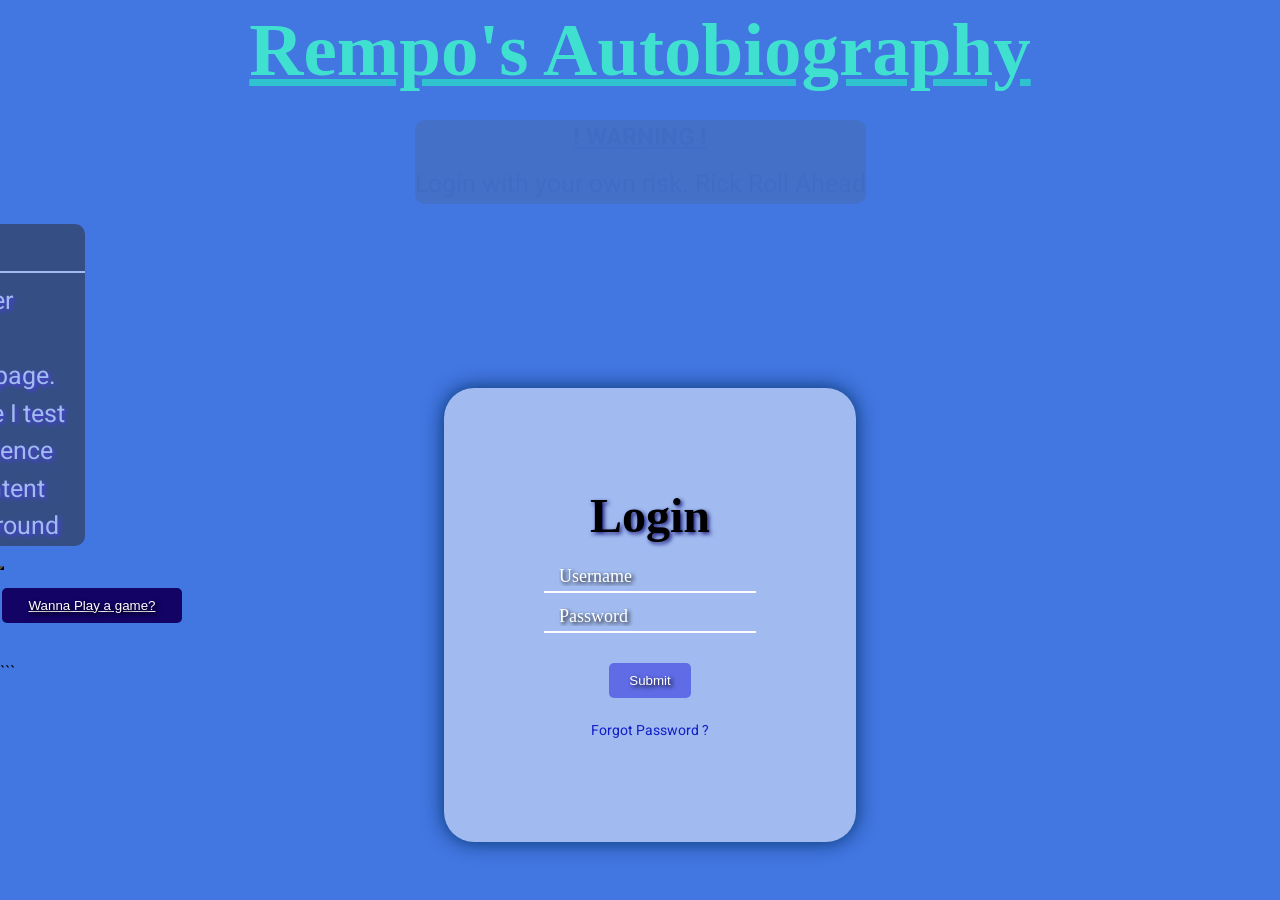
==== index.html @ 9cc92c05 "Updated" ====
<!DOCTYPE html>
<html>
	<head>
		<title>Login Page</title>
		<link rel="stylesheet" href="style.css" />
	</head>
	<body>
	

		  <div class="header1">
			<h2 class="rempo1">Rempo's Autobiography</h2>
		  </div>


		  <div class="text-box">
			<h2 class="text-box-heading">! WARNING !</h2>
			<p class="text-box-body"> Login with your own risk. Rick Roll Ahead</p>
		  </div>


		  <!-- <div class="container1"> -->
			<!-- <h3 class="text-box1">About</h3> -->
			<!-- <p5><br class="bio"> Welcome to my webpage! <br> This is a space where I test my coding, <br> and experien enjoy some great content, <br> Feel free to browse around and <br> let me know what you think. <br> Thank you for visiting!</p5> -->
		  <!-- </div> -->

		  <div class="description">
			<h4 class="textbox">About</h4>
			<p class="text-box-body1"> This page is still under development</p>
			<p1 class="text-box-body1"> Welcome to my web page.</p1>
			<p2 class="text-box-body1">This is a space where I test my coding and experience enjoy some great content</p2>
			<p3 class="text-box-body1">Feel free to browse around</p3>
			</div>
			<div class="Game">
			<button style="background-color: black;"><a href="https://pranx.com/maze/" class="link">Wanna Play a game?</a></button>
		</div>



		<div class="container">
			<div class="login-box">
				<h1>Login</h1>

                <!-- Form -->
				<form onsubmit="validateForm(event)">
					<!-- Username password -->
                    <div class="textbox">
						<i class="fas fa-user"></i>
						<input type="text" placeholder="Username" name="username" />
					</div>

					<div class="textbox">
						<i class="fas fa-lock"></i>
						<input type="password" placeholder="Password" name="password" />
					</div>
					<!-- Submit -->
					<div class="center-btn">
						<button type="submit" class="btn">Submit</button>
						<!-- <a
							href="https://github.com/RempooX"
							class="btn"
							type="submit"
							value="Sign in"
							>Submit
						</a> -->
					</div>
					

                    <!-- Forgot  -->
					<div class="forgot">
						<!-- Forget password link -->
						<a href="https://www.wikihow.com/Remember-Something-That-You-Forgot" target="_blank">Forgot Password ?</a>
					</div>

					<!-- <div class="parallax-container"> -->
						<div class="parallax"></div>
						<div class="content">
						  <!-- Your content here -->
						</div>
					  </div>



				</form>
			</div>

		

		</div>
	</body>
</html>

<script>
	function validateForm(event) {
		event.preventDefault(); // prevent the form from submitting

		const username = document.getElementsByName("username")[0].value;
		const password = document.getElementsByName("password")[0].value;

		if (username === "admin" && password === "admin") {
			alert("You shall pass!");
			window.location.href = "https://github.com/RempooX"
		} else {
			alert("You shall not pass!");
			window.location.href = "https://www.youtube.com/watch?v=dQw4w9WgXcQ";
		}
		
	}
</script>
```
---- style.css ----
@import url('https://fonts.googleapis.com/css2?family=Heebo:wght@400;500&family=Poor+Story&display=swap');
@import url('https://fonts.google.com/specimen/Poiret+One');
*{
    margin: 0;
    padding: 0;
    box-sizing: border-box;
}

body{
	background-image: url(https://cdn.discordapp.com/attachments/1086332652652601386/1097170344776835113/wallpaperflare.com_wallpaper.jpg);
	background-color: #4276e1;
    font-family:'Antic Slab' , 'Heebo', sans-serif;
}

.container{
	display: flex;
	justify-content: center;
	align-items: center;
	height: 10vh;
}

.login-box{
	background-color: #b11c1c(255, 112, 255, 0.5); /* Set the background color of the box with 50% opacity */
	padding: 100px;
	box-shadow: 0px 0px 20px rgb(3, 50, 104);
	border-radius: 30px;
	text-shadow: 0px 0px 1000px #040b2f;
	position: relative;
	top: 0%;
  left: 10px;
  
  opacity: 100;
}

.login-box::before {
	content: "";
	position: absolute;
	top: 0;
	left: 0;
	width: 100%;
	height: 100%;
	background-color: rgba(255, 255, 255, 0.5);
	z-index: -1;
	border-radius: 30px;
	opacity: 1;
  }

.login-box h1{
	text-shadow: 2px 2px 4px #1c1b7e;
	font-size: 300%;
	font-family: 'Antic Slab';
	color: #000000;
	text-align: center;
	margin-bottom: 20px;
}

.login-box ::placeholder {
	color: #ffffff;
	font-size: large;
}



.textbox{
	text-shadow: 2px 2px 4px #000000;
	display: flex;
	border-bottom: 2px solid #ffffff;
	margin: 10px 0px;
	padding: 5px;
}

.textbox i{
	text-shadow: 2px 2px 4px #000000;
	font-size: 20px;
	margin-right: 10px;
	color: #ffffff;
}

.textbox input{
	text-shadow: 2px 2px 4px #000000;
	font-family: "Antic Slab";
	border: none;
	outline: none;
	font-size: 16px;
	color: #ffffff;
	background: none;
	flex: 1;
}

.center-btn {
	text-shadow: 2px 2px 4px #000000;
	display: flex;
	justify-content: center;
}

.btn{
	text-shadow: 2px 2px 4px #000000;
	background-color: #5f6ce6;
	color: #fff;
	padding: 10px 20px;
	border: none;
	border-radius: 5px;
	margin-top: 20px;
	cursor: pointer;
}

.btn:hover{
	background-color: #040b2f;
}


.Game {
	text-shadow: 2px 2px 4px #000000;
	display: flex;
	justify-content: left;
	
}

.link {
	background-size: 10%;
	background-color: rgb(18, 3, 100);
	text-shadow: 2px 2px 4px #000000;
	color: #fff;
	padding: 10px 20px;
	border:#b11c1c;
	border-radius: 5px;
	margin-top: 20px;
	cursor: pointer;
	width: 20vh;
	position:fixed

}
 .link:hover{
	background-color: #14074d;
 }


.forgot{
	margin-top: 20px;
	text-align: center;
}

.forgot a {
	color: #101fc5;
	font-size: 14px;
	text-decoration: none;
}

.forgot a:hover{
	color: #f50000;
}




.header1 {
	color: turquoise;
	display: flex;
	justify-content: center;
	align-items: center;
	height: 100px;
	font-size: 50px;
  font-family:'cursive';
  text-decoration: underline;
	text-decoration-color: rgb(46, 195, 206);
  text-decoration-style:solid;

}



  
  .header h1 {
	font-size: 36px;
	text-transform: uppercase;
	text-align: center;
	margin: 0;
	padding: 0;
	text-decoration: underline;
  }

  .text-box {
	background-color: #555454;
	padding: 0px;
	border-radius: 10px;
	font-size: 25px;
	line-height: 1.5;
	text-align: justify;
	width: fit-content;
	height: max-content;
	margin: 20px auto; /* set left and right margins to "auto" */
	text-align: justify;
	opacity: 17%;


  }
  
  .text-box-heading {
	text-decoration: underline;
	text-decoration-color: rgb(32, 32, 32);
  text-decoration-style:solid;
	color: #000000;
	left: 0%;
	text-align: center;
	font-size: 24px;
	margin: 0 0 10px;
	opacity: 25%;
  }
  
  .text-box-body {
	color: #000000;
	left: 0%;
	text-align: center;
	margin: 0 0 20px;
	opacity: 25%;

  }
  
  
  .container1 {
	background-color: #ffffff;
	padding: 0px;
	border-radius: 10px;
	font-size: 25px;
	line-height: 1.5;
	text-align: left;
	width: fit-content;
	height: max-content;
	margin: 20px auto; /* set left and right margins to "auto" */
	/* text-align: justify; */
	/* opacity: 17%; */
	position: relative;
	left: -730px;
	
	
  }
  .text-box1 {
	background-color: #f2f2f2;
	padding: 20px;
	border-radius: 10px;
	font-size: 18px;
	line-height: 1.5;
	text-align: left;
  }

  .text-box2 {
	background-color: #f2f2f2;
	padding: 20px;
	border-radius: 10px;
	font-size: 18px;
	line-height: 1.5;
	text-align: left;
  }

  .p5 {
	color: #101fc5;
	text-decoration: yellowgreen;
  }

  .container1 .p5 {
	color: #b11c1c;
  }

  .description {
	background-color: #292929;
	padding: 0px;
	border-radius: 10px;
	font-size: 25px;
	line-height: 1.5;
	text-align: left;
	width: 25%;;
	height: max-content;
	margin: 20px auto; /* set left and right margins to "auto" */
	/* text-align: justify; */
	opacity: 50%;
	position: relative;
	left: -715px;
  }

  .textbox {
	font-family:'Lucida Sans Regular', 'Lucida Grande', 'Lucida Sans Unicode', Geneva, Verdana, sans-serif;
	color: rgb(255, 255, 255);
	text-shadow: #f0f0f0;
	text-shadow: 2px 2px 4px #5900ff;

  }

  .text-box-body1 {
	text-shadow: 2px 2px 4px #5900ff;
	color: #ffffff;
  }
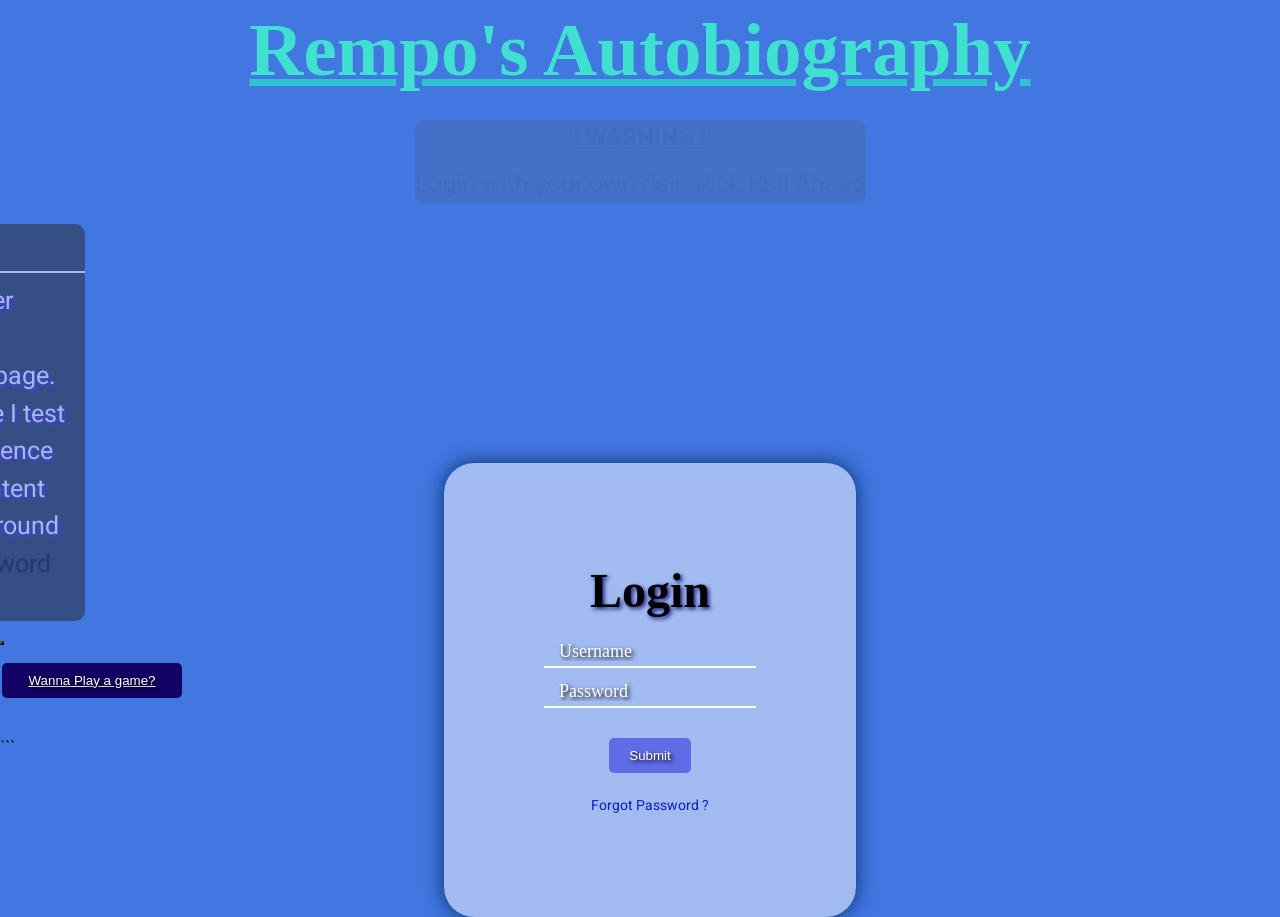
==== commit dfa7bee1: "Update index.html" ====
--- a/index.html
+++ b/index.html
@@ -30,6 +30,7 @@
 			<p1 class="text-box-body1"> Welcome to my web page.</p1>
 			<p2 class="text-box-body1">This is a space where I test my coding and experience enjoy some great content</p2>
 			<p3 class="text-box-body1">Feel free to browse around</p3>
+			<p4 class="access">Use "admin" for password and username</p4>
 			</div>
 			<div class="Game">
 			<button style="background-color: black;"><a href="https://pranx.com/maze/" class="link">Wanna Play a game?</a></button>
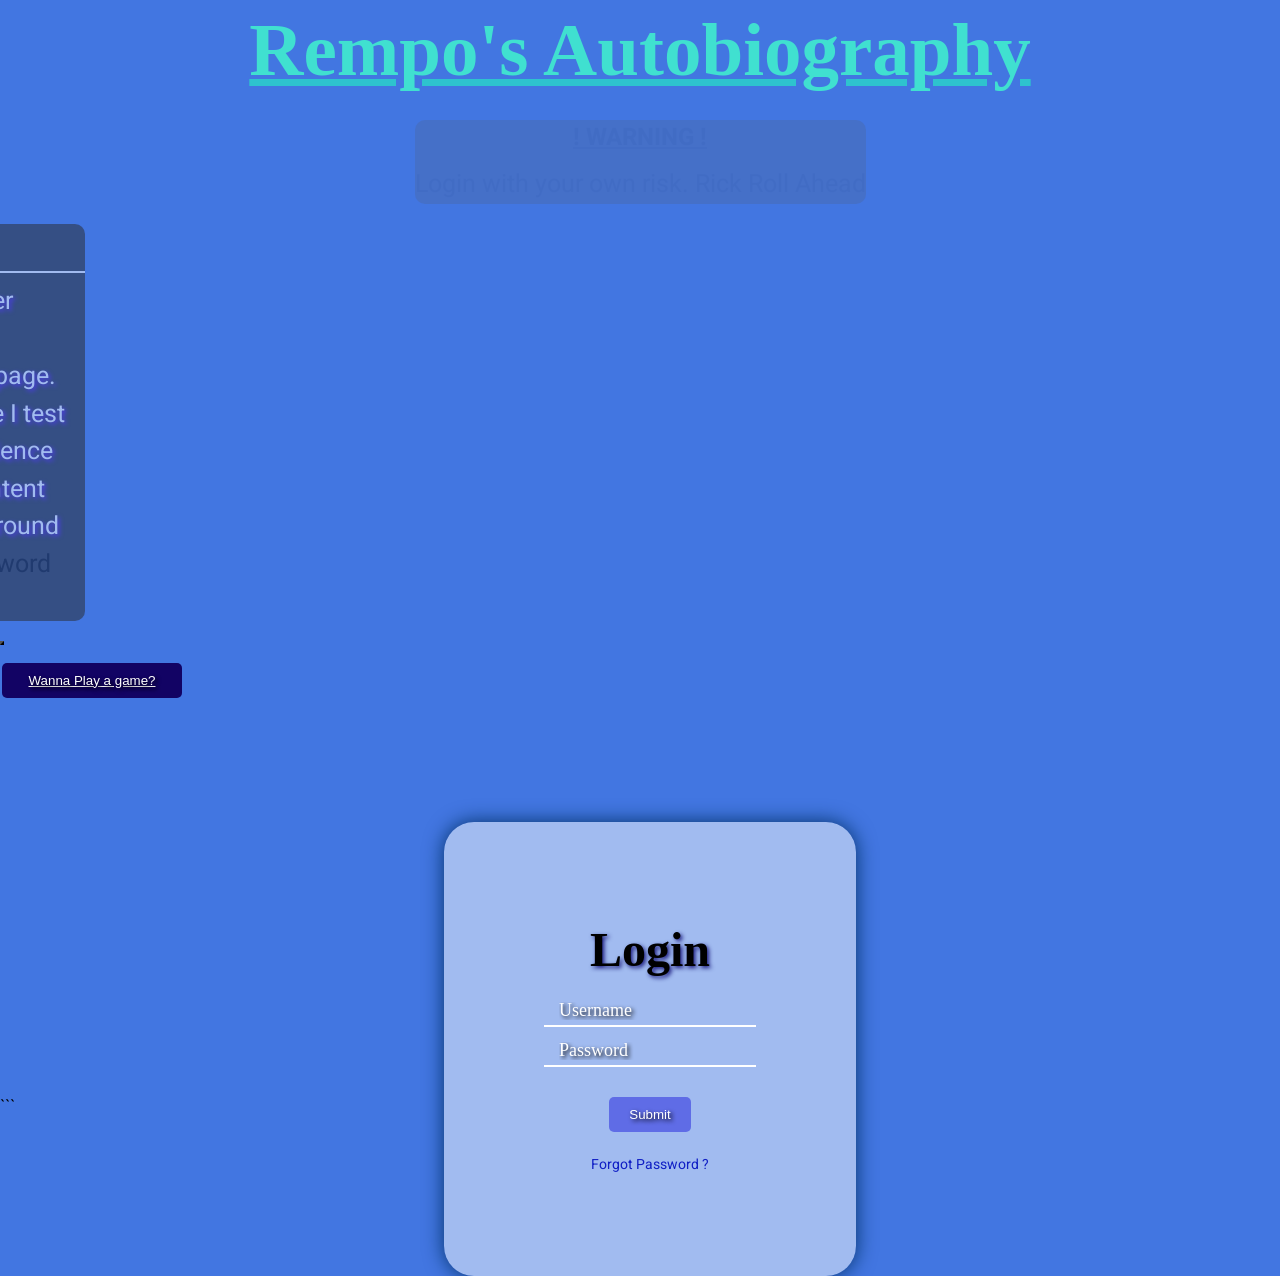
==== commit 18cd584c: "Spotify" ====
--- a/index.html
+++ b/index.html
@@ -35,6 +35,8 @@
 			<div class="Game">
 			<button style="background-color: black;"><a href="https://pranx.com/maze/" class="link">Wanna Play a game?</a></button>
 		</div>
+
+		<iframe style="border-radius:12px" src="https://open.spotify.com/embed/playlist/26XvHrvxzvEVEKOvUDm0nY?utm_source=generator" width="100%" height="352" frameBorder="0" allowfullscreen="" allow="autoplay; clipboard-write; encrypted-media; fullscreen; picture-in-picture" loading="lazy"></iframe>
 
 
 
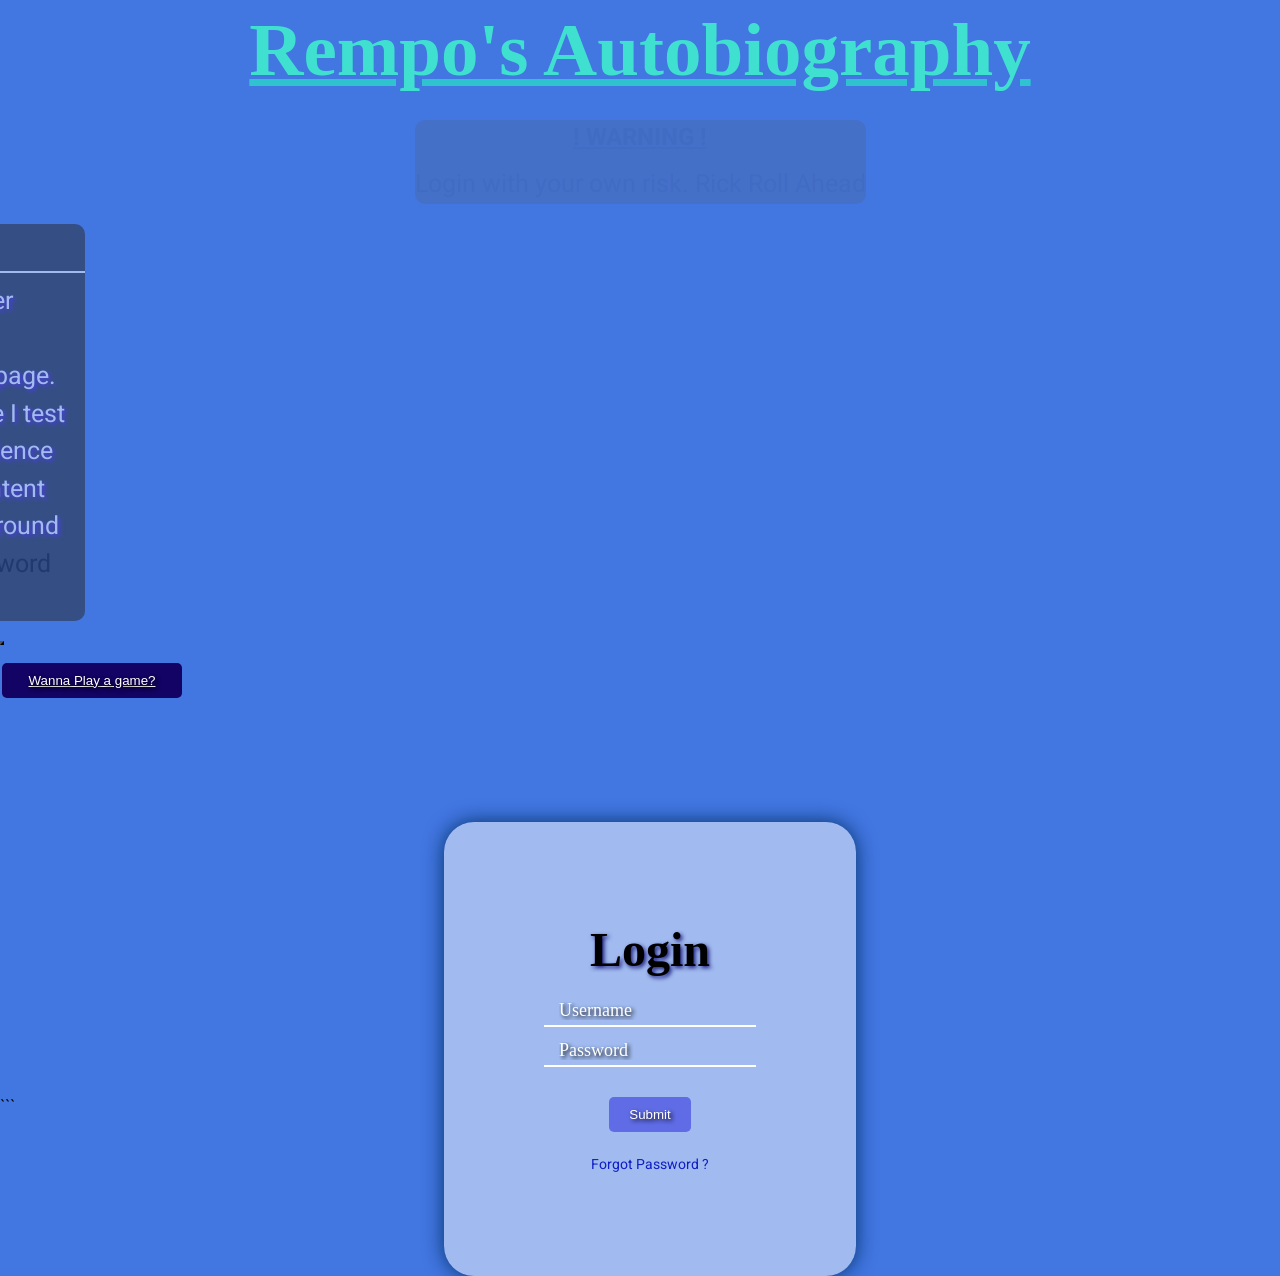
==== commit c8679eaa: "Update index.html" ====
--- a/index.html
+++ b/index.html
@@ -36,7 +36,7 @@
 			<button style="background-color: black;"><a href="https://pranx.com/maze/" class="link">Wanna Play a game?</a></button>
 		</div>
 
-		<iframe style="border-radius:12px" src="https://open.spotify.com/embed/playlist/26XvHrvxzvEVEKOvUDm0nY?utm_source=generator" width="100%" height="352" frameBorder="0" allowfullscreen="" allow="autoplay; clipboard-write; encrypted-media; fullscreen; picture-in-picture" loading="lazy"></iframe>
+		<iframe style="border-radius:12px" src="https://open.spotify.com/embed/playlist/26XvHrvxzvEVEKOvUDm0nY?utm_source=generator" width="25%" height="352" frameBorder="0" allowfullscreen="" allow="autoplay; clipboard-write; encrypted-media; fullscreen; picture-in-picture" loading="lazy"></iframe>
 
 
 
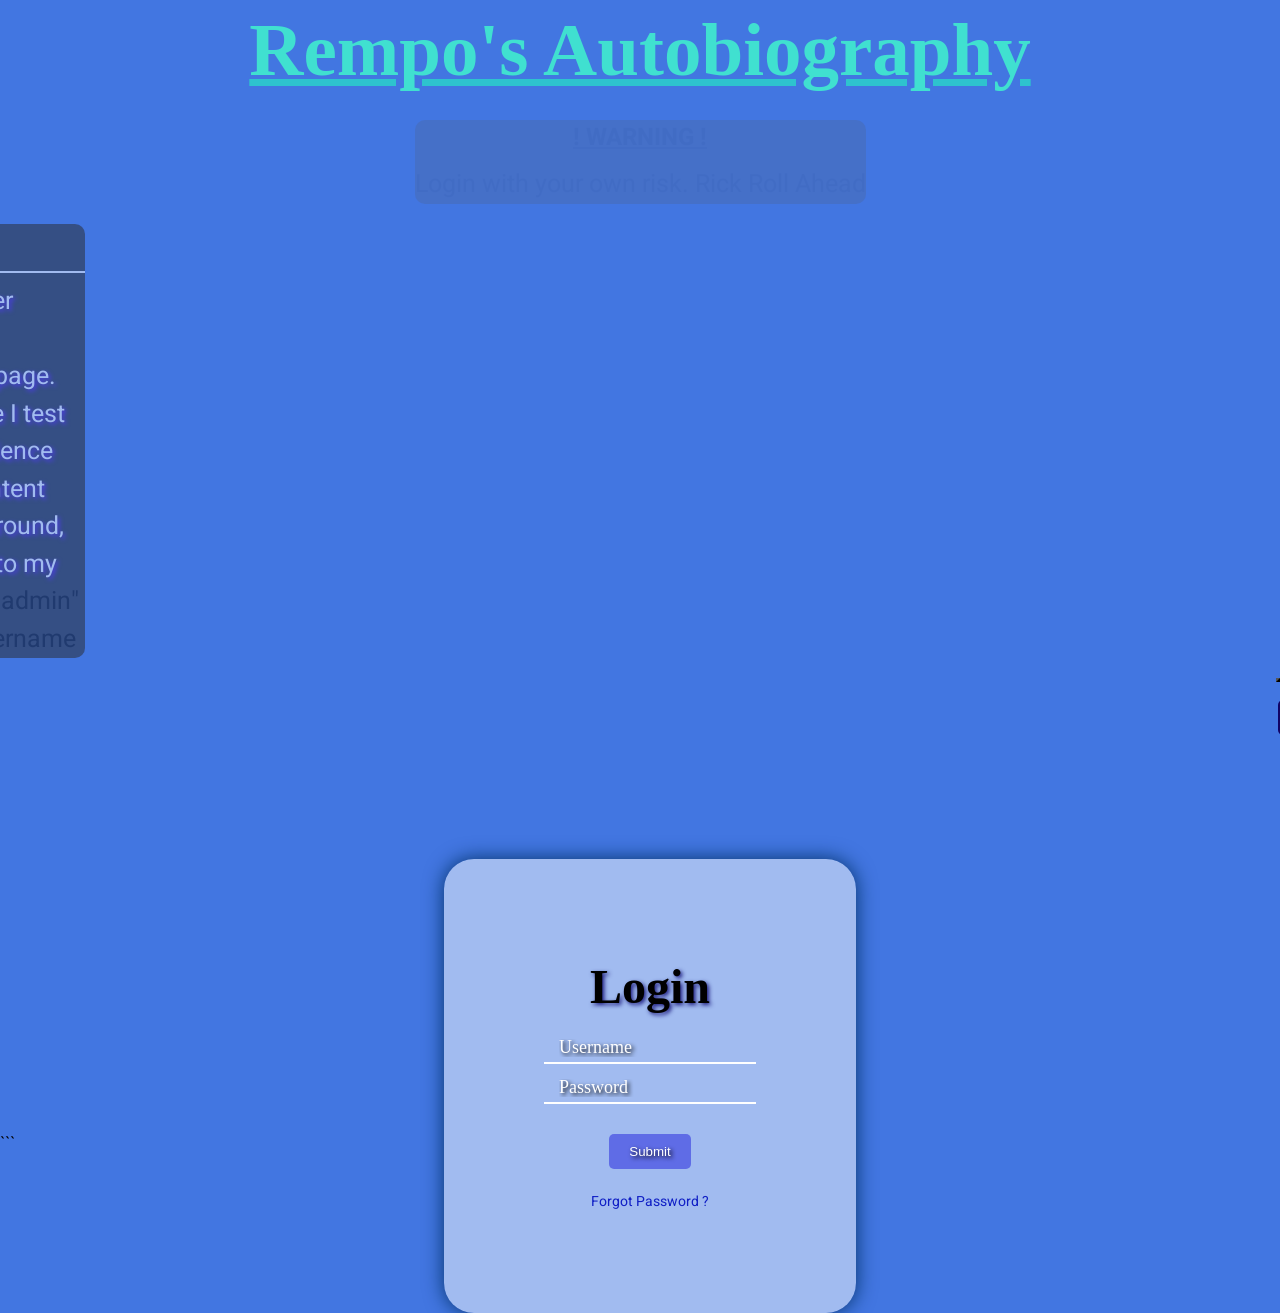
==== commit cf884a02: "New" ====
--- a/index.html
+++ b/index.html
@@ -29,7 +29,7 @@
 			<p class="text-box-body1"> This page is still under development</p>
 			<p1 class="text-box-body1"> Welcome to my web page.</p1>
 			<p2 class="text-box-body1">This is a space where I test my coding and experience enjoy some great content</p2>
-			<p3 class="text-box-body1">Feel free to browse around</p3>
+			<p3 class="text-box-body1">Feel free to browse around, while you here listen to my spotify play list.</p3>
 			<p4 class="access">Use "admin" for password and username</p4>
 			</div>
 			<div class="Game">
--- a/style.css
+++ b/style.css
@@ -112,7 +112,8 @@
 .Game {
 	text-shadow: 2px 2px 4px #000000;
 	display: flex;
-	justify-content: left;
+	justify-content: right;
+
 	
 }
 
@@ -288,6 +289,7 @@
   .text-box-body1 {
 	text-shadow: 2px 2px 4px #5900ff;
 	color: #ffffff;
+	justify-content: left;
   }
 
   
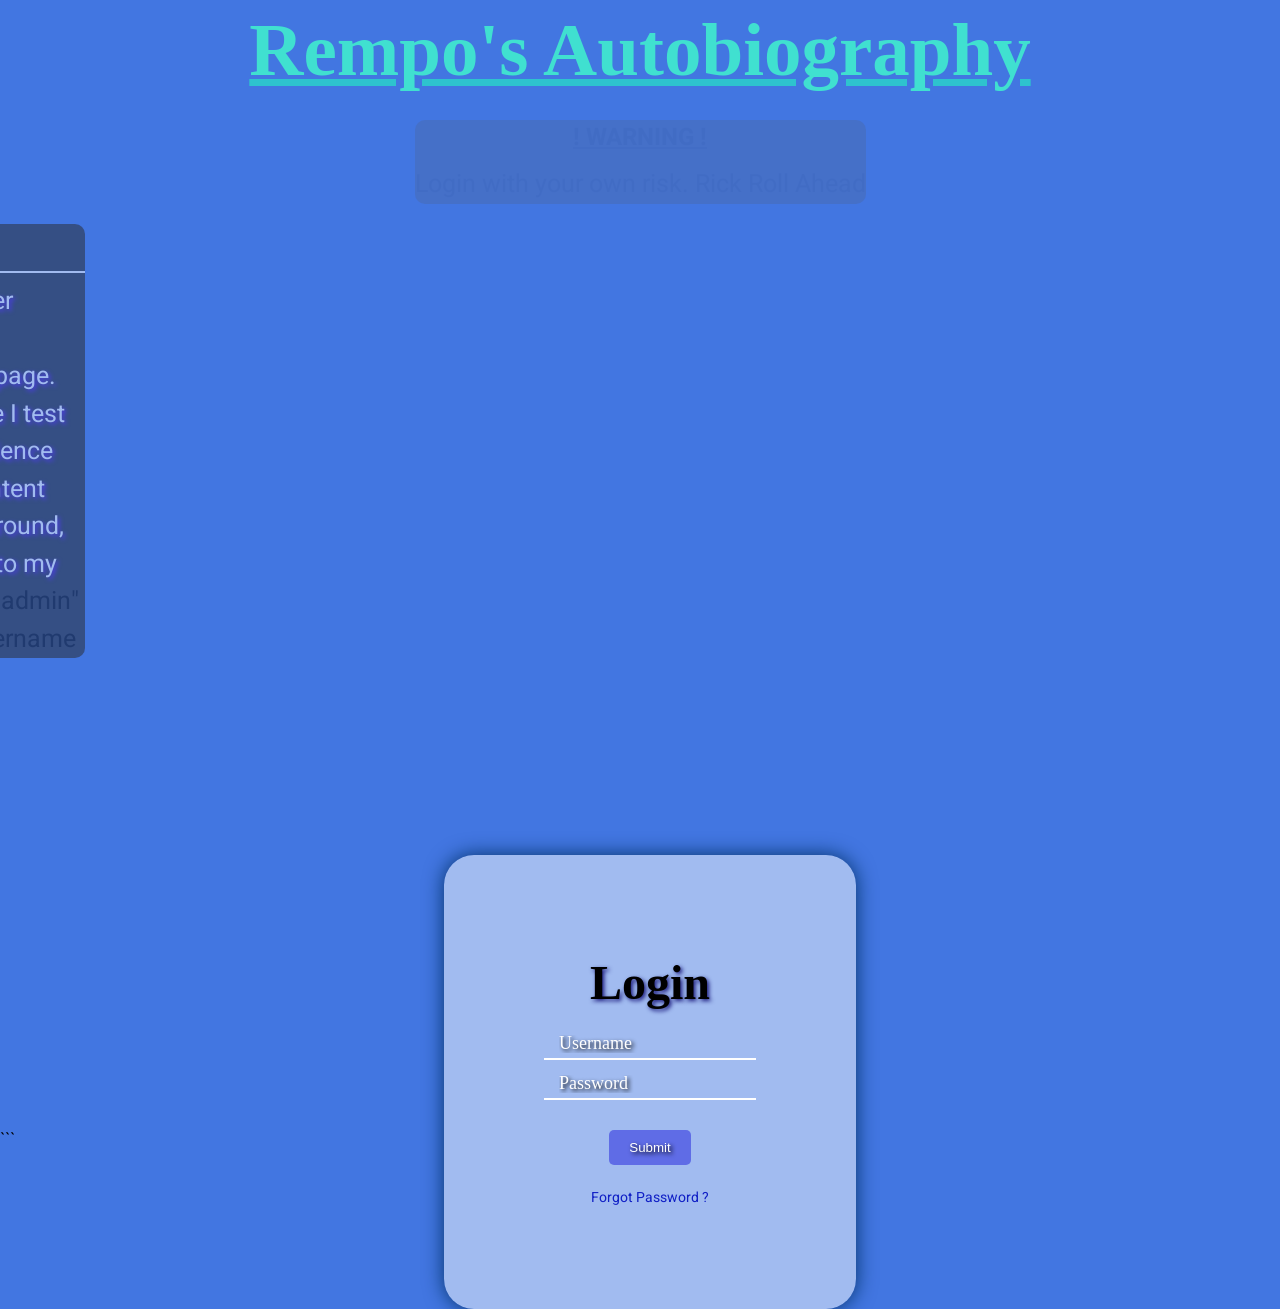
==== commit 070b7bd9: "Update index.html" ====
--- a/index.html
+++ b/index.html
@@ -29,11 +29,11 @@
 			<p class="text-box-body1"> This page is still under development</p>
 			<p1 class="text-box-body1"> Welcome to my web page.</p1>
 			<p2 class="text-box-body1">This is a space where I test my coding and experience enjoy some great content</p2>
-			<p3 class="text-box-body1">Feel free to browse around, while you here listen to my spotify play list.</p3>
+			<p3 class="text-box-body1">Feel free to browse around, while you here listen to my spotify play list.	</p3>
 			<p4 class="access">Use "admin" for password and username</p4>
 			</div>
 			<div class="Game">
-			<button style="background-color: black;"><a href="https://pranx.com/maze/" class="link">Wanna Play a game?</a></button>
+			<!--<button style="background-color: black;"><a href="https://pranx.com/maze/" class="link">Wanna Play a game?</a></button>-->
 		</div>
 
 		<iframe style="border-radius:12px" src="https://open.spotify.com/embed/playlist/26XvHrvxzvEVEKOvUDm0nY?utm_source=generator" width="25%" height="352" frameBorder="0" allowfullscreen="" allow="autoplay; clipboard-write; encrypted-media; fullscreen; picture-in-picture" loading="lazy"></iframe>
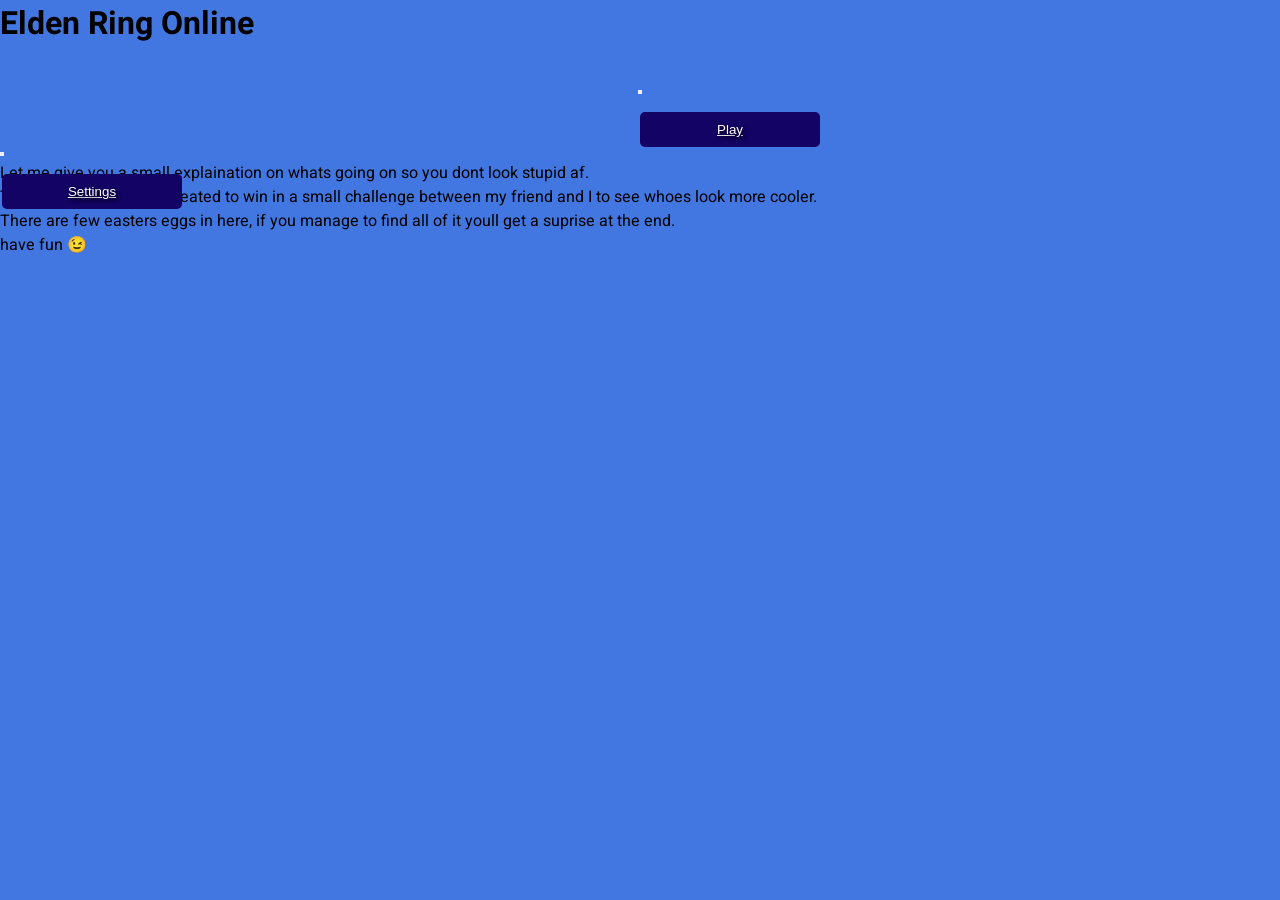
==== commit c1988b50: "website.html changed" ====
--- a/index.html
+++ b/index.html
@@ -1,113 +1,31 @@
+<!DOCTYPE html>
+<html lang="en">
+<head>
+    <link rel="stylesheet" type="text/css" href="style.css"> 
+    <meta charset="UTF-8">
+    <meta name="viewport" content="width=device-width, initial-scale=1.0">
+    <meta http-equiv="X-UA-Compatible" content="IE=edge">
+    <title>Document</title>
+</head>
+<body>
+    <style>
 
-<!DOCTYPE html>
-<html>
-	<head>
-		<title>Login Page</title>
-		<link rel="stylesheet" href="style.css" />
-	</head>
-	<body>
-	
+    </style>
+          
+    <h1>Elden Ring Online</h1>
+        <div class="container">
+            <div class="bgvd">
+            </div>
+                    <button><a href="file:///D:/WS%202/page2.html" class="link">Play</a></button>
+                </div>
+                
 
-		  <div class="header1">
-			<h2 class="rempo1">Rempo's Autobiography</h2>
-		  </div>
-
-
-		  <div class="text-box">
-			<h2 class="text-box-heading">! WARNING !</h2>
-			<p class="text-box-body"> Login with your own risk. Rick Roll Ahead</p>
-		  </div>
-
-
-		  <!-- <div class="container1"> -->
-			<!-- <h3 class="text-box1">About</h3> -->
-			<!-- <p5><br class="bio"> Welcome to my webpage! <br> This is a space where I test my coding, <br> and experien enjoy some great content, <br> Feel free to browse around and <br> let me know what you think. <br> Thank you for visiting!</p5> -->
-		  <!-- </div> -->
-
-		  <div class="description">
-			<h4 class="textbox">About</h4>
-			<p class="text-box-body1"> This page is still under development</p>
-			<p1 class="text-box-body1"> Welcome to my web page.</p1>
-			<p2 class="text-box-body1">This is a space where I test my coding and experience enjoy some great content</p2>
-			<p3 class="text-box-body1">Feel free to browse around, while you here listen to my spotify play list.	</p3>
-			<p4 class="access">Use "admin" for password and username</p4>
-			</div>
-			<div class="Game">
-			<!--<button style="background-color: black;"><a href="https://pranx.com/maze/" class="link">Wanna Play a game?</a></button>-->
-		</div>
-
-		<iframe style="border-radius:12px" src="https://open.spotify.com/embed/playlist/26XvHrvxzvEVEKOvUDm0nY?utm_source=generator" width="25%" height="352" frameBorder="0" allowfullscreen="" allow="autoplay; clipboard-write; encrypted-media; fullscreen; picture-in-picture" loading="lazy"></iframe>
-
-
-
-		<div class="container">
-			<div class="login-box">
-				<h1>Login</h1>
-
-                <!-- Form -->
-				<form onsubmit="validateForm(event)">
-					<!-- Username password -->
-                    <div class="textbox">
-						<i class="fas fa-user"></i>
-						<input type="text" placeholder="Username" name="username" />
-					</div>
-
-					<div class="textbox">
-						<i class="fas fa-lock"></i>
-						<input type="password" placeholder="Password" name="password" />
-					</div>
-					<!-- Submit -->
-					<div class="center-btn">
-						<button type="submit" class="btn">Submit</button>
-						<!-- <a
-							href="https://github.com/RempooX"
-							class="btn"
-							type="submit"
-							value="Sign in"
-							>Submit
-						</a> -->
-					</div>
-					
-
-                    <!-- Forgot  -->
-					<div class="forgot">
-						<!-- Forget password link -->
-						<a href="https://www.wikihow.com/Remember-Something-That-You-Forgot" target="_blank">Forgot Password ?</a>
-					</div>
-
-					<!-- <div class="parallax-container"> -->
-						<div class="parallax"></div>
-						<div class="content">
-						  <!-- Your content here -->
-						</div>
-					  </div>
-
-
-
-				</form>
-			</div>
-
-		
-
-		</div>
-	</body>
+                <div class="Settings"> <button><a href="https://play.google.com/store/apps/details?id=app.wizyemm.settings&hl=en&pli=1" class="link">Settings</a></button>
+                </div>
+        </div>
+        <div class="heading1">
+            <p class="red">Let me give you a small explaination on whats going on so you dont look stupid af. <br>This is a small website created to win in a small challenge between my friend and I to see whoes look more cooler. <br> 
+                There are few easters eggs in here, if you manage to find all of it youll get a suprise at the end. <br>have fun 😉 </p>
+        </div>
+</body>
 </html>
-
-<script>
-	function validateForm(event) {
-		event.preventDefault(); // prevent the form from submitting
-
-		const username = document.getElementsByName("username")[0].value;
-		const password = document.getElementsByName("password")[0].value;
-
-		if (username === "admin" && password === "admin") {
-			alert("You shall pass!");
-			window.location.href = "https://github.com/RempooX"
-		} else {
-			alert("You shall not pass!");
-			window.location.href = "https://www.youtube.com/watch?v=dQw4w9WgXcQ";
-		}
-		
-	}
-</script>
-```
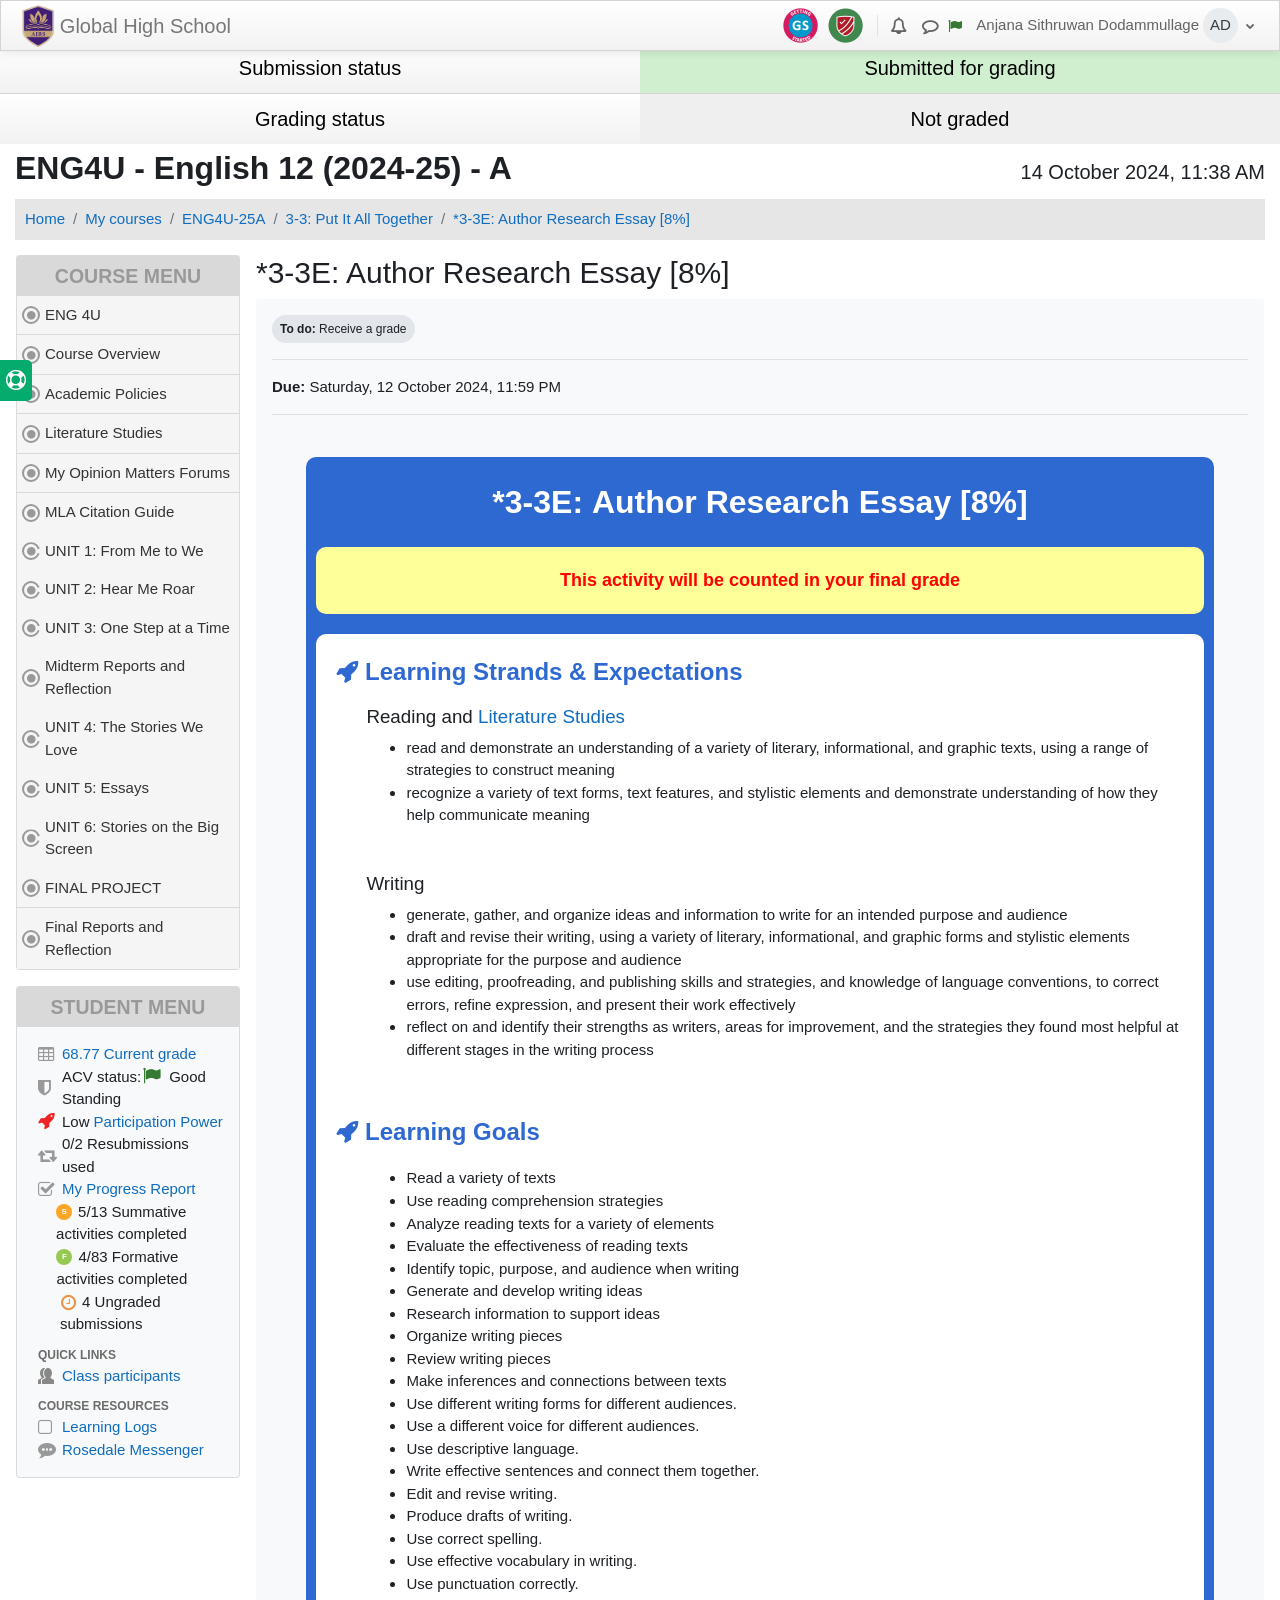
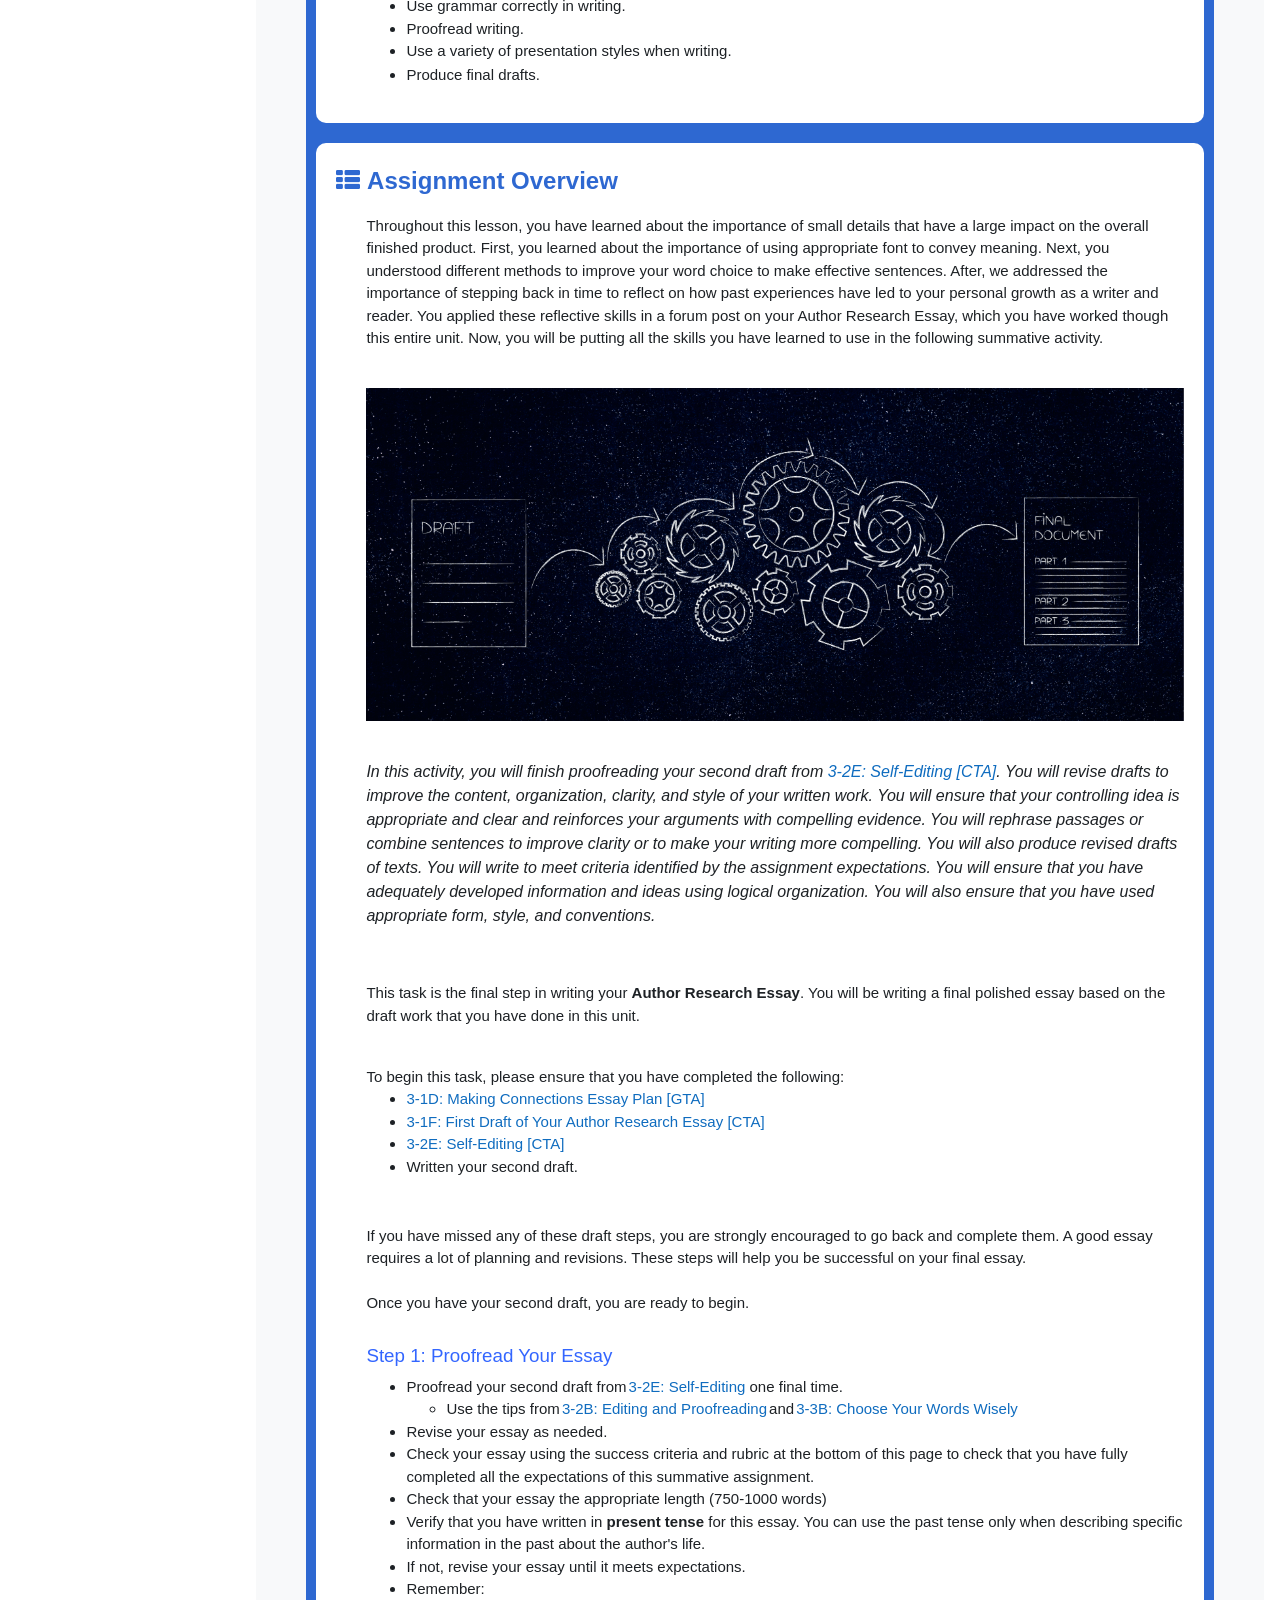
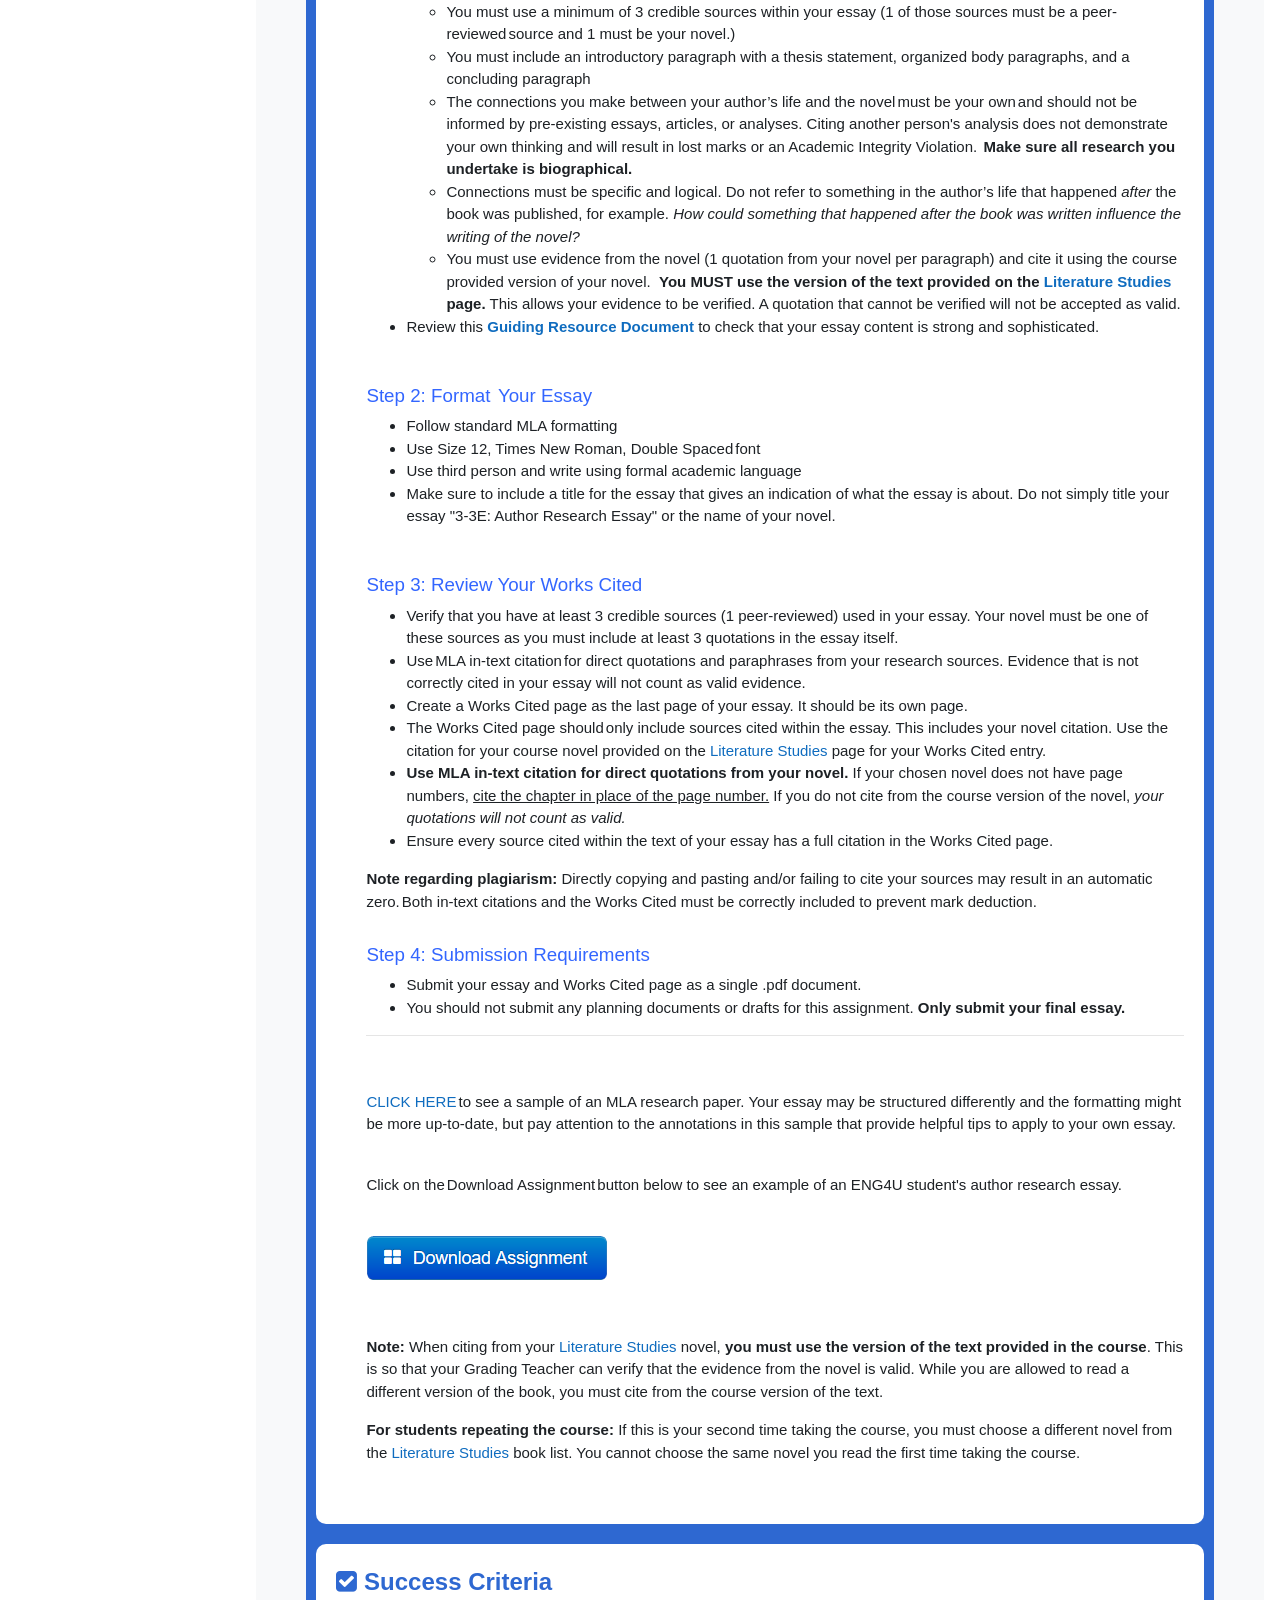
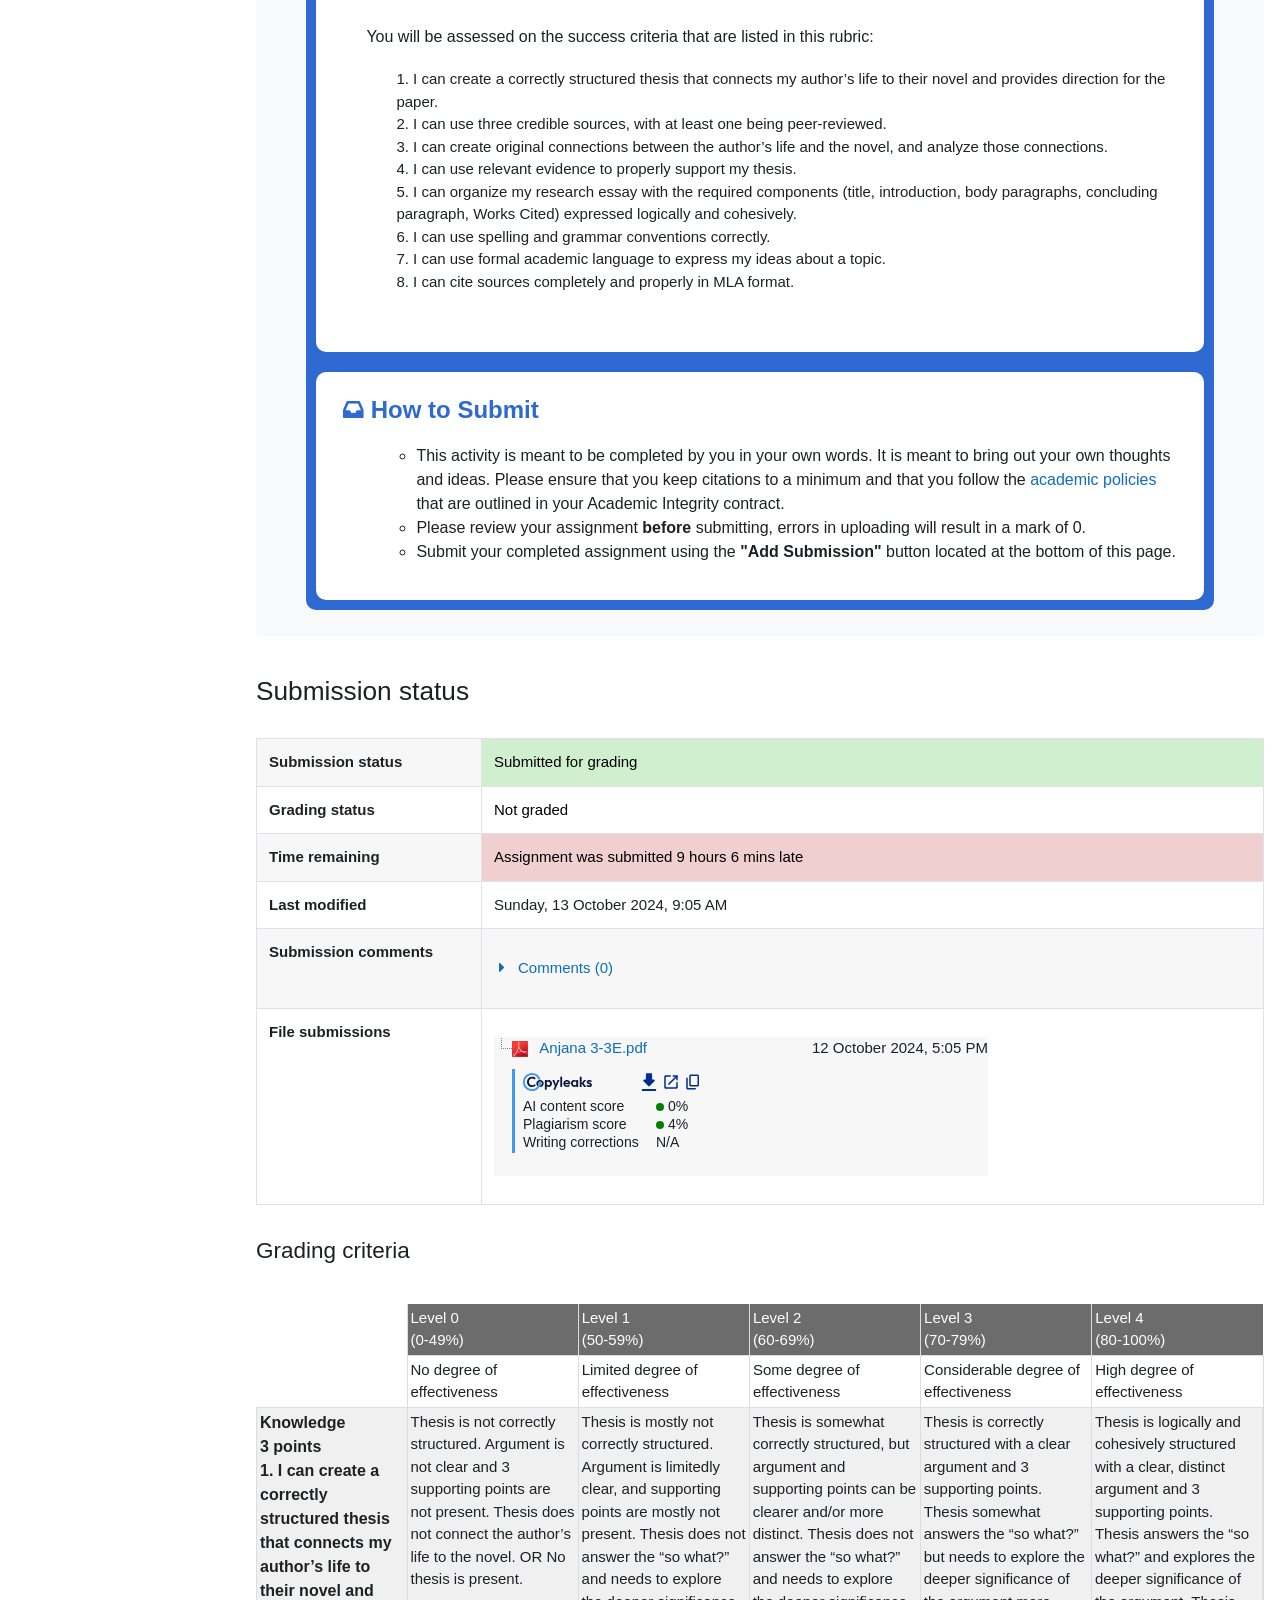
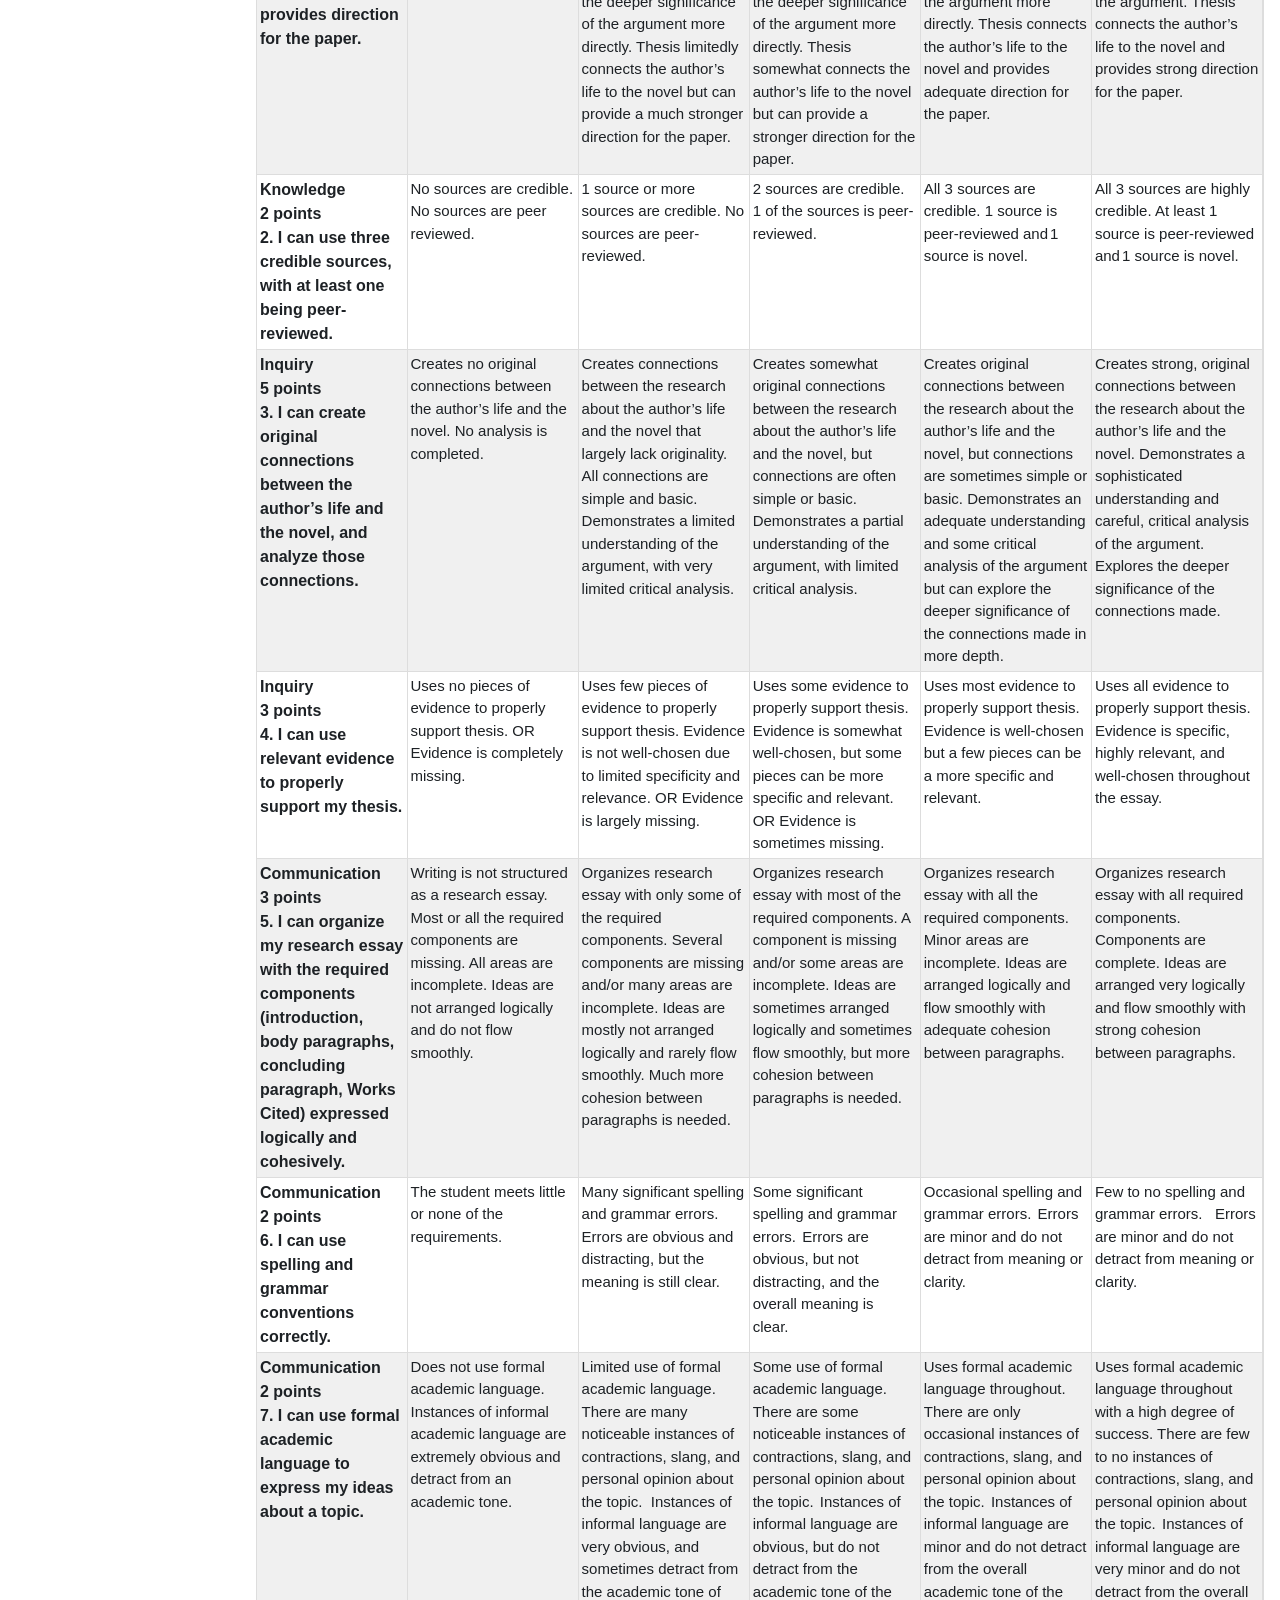
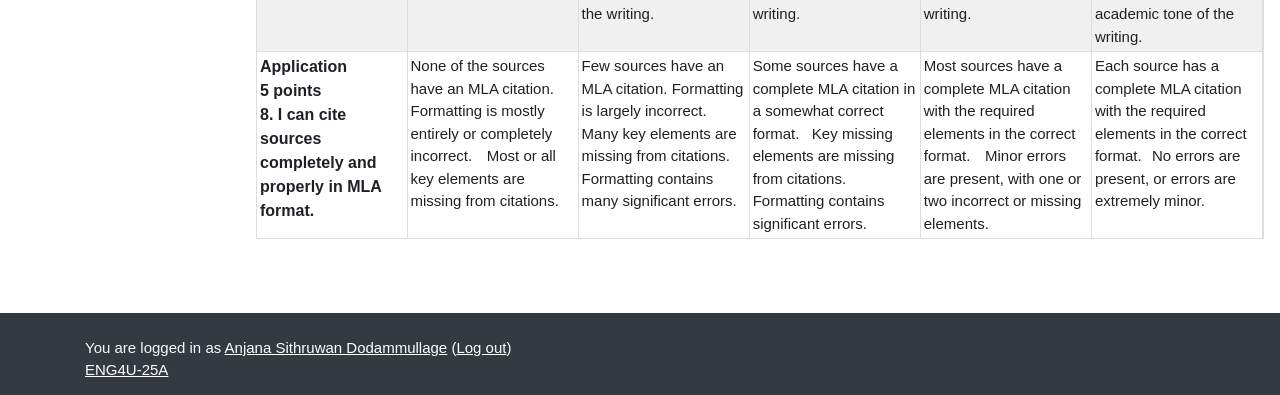
==== commit 1598575b: "Merge 95228870e8fc48c7d2b7be0b9d8b9ab3ba52c304 into c1988b5061f04c04d7ed14d05dc2fb10f94fc583" ====
--- a/index.html
+++ b/index.html
@@ -1,31 +1,1282 @@
-<!DOCTYPE html>
-<html lang="en">
-<head>
-    <link rel="stylesheet" type="text/css" href="style.css"> 
-    <meta charset="UTF-8">
-    <meta name="viewport" content="width=device-width, initial-scale=1.0">
-    <meta http-equiv="X-UA-Compatible" content="IE=edge">
-    <title>Document</title>
-</head>
-<body>
-    <style>
-
-    </style>
-          
-    <h1>Elden Ring Online</h1>
-        <div class="container">
-            <div class="bgvd">
-            </div>
-                    <button><a href="file:///D:/WS%202/page2.html" class="link">Play</a></button>
-                </div>
-                
-
-                <div class="Settings"> <button><a href="https://play.google.com/store/apps/details?id=app.wizyemm.settings&hl=en&pli=1" class="link">Settings</a></button>
-                </div>
-        </div>
-        <div class="heading1">
-            <p class="red">Let me give you a small explaination on whats going on so you dont look stupid af. <br>This is a small website created to win in a small challenge between my friend and I to see whoes look more cooler. <br> 
-                There are few easters eggs in here, if you manage to find all of it youll get a suprise at the end. <br>have fun 😉 </p>
-        </div>
-</body>
-</html>
+<!DOCTYPE html> <html dir=ltr lang=en xml:lang=en class=yui3-js-enabled style><!--
+ Page saved with SingleFile 
+ url: https://ghs.rosedaleedu.com/mod/assign/view.php?id=717956 
+ saved date: Mon Oct 14 2024 22:09:38 GMT+0530 (India Standard Time)
+--><meta charset=utf-8>
+<title>ENG4U-25A: *3-3E: Author Research Essay [8%] | Global High School</title>
+<meta name=keywords content="moodle, ENG4U-25A: *3-3E: Author Research Essay [8%] | Global High School">
+<style>table.ygtvtable{margin-bottom:0;border:0;border-collapse:collapse}.ygtvln{width:18px;height:22px;background:url([data-uri])0-1600px no-repeat;cursor:pointer}.ygtvcontent{cursor:default}.ygtvspacer{height:22px;width:18px}</style><style>@media (min-width:768px){}@keyframes qtype_recordrtc-progressbar{0%{clip-path:inset(0 0 0 0%)}100%{clip-path:inset(0 0 0 100%)}}.path-mod-assign div.submissionstatustable{margin-bottom:1.5em}.path-mod-assign div.submissionsummarytable .generaltable{width:100%}.path-mod-assign .submissionsummarytable{margin-top:1em}.path-mod-assign td.submissionstatussubmitted{color:#000;background-color:#cfefcf}.path-mod-assign td.submissionnotgraded{color:#000}.path-mod-assign td.latesubmission{color:#000;background-color:#efcfcf}.path-mod-assign .submissionsummarytable .c0{width:15em}.path-mod-assign div.fileuploadsubmission{float:left;min-width:300px}.path-mod-assign div.fileuploadsubmissiontime{float:right}@media (max-width:767px){.path-mod-assign .page-context-header .page-header-headings{margin-top:13px}}.path-mod-assign #page,.path-mod-assign #page-content{position:inherit}.path-mod-assign table.generaltable table td.ygtvcell{border:0;padding:0}@media (max-width:480px){}@media all and (max-device-width:320px){}@media all and (min-device-width:321px) and (max-device-width:640px){}@media (max-width:576px){}@media (max-width:576px){}@media only screen and (max-width:768px){}@media only screen and (max-width:420px){}.block.block_ned_custom_menu{padding:0!important}.block_ned_student_menu div.participationpower{margin-right:6px;cursor:context-menu}.block_ned_student_menu .my-progress-title{margin-top:10px;text-transform:capitalize}.block_ned_student_menu .my-progress-data.add-tag-icon{margin-top:-8px;display:inline-block;vertical-align:middle}.block_ned_student_menu .my-progress-data.add-tag-icon:before{position:relative;display:inline-block;left:0;width:16px;height:16px;line-height:16px;font-size:8px;margin-right:6px;cursor:auto}.block_ned_student_menu a.participationpower{cursor:help}@keyframes horizontal{0%{-webkit-transform:translate(0,0);transform:translate(0,0)}6%{-webkit-transform:translate(-5px,0);transform:translate(-5px,0)}12%{-webkit-transform:translate(0,0);transform:translate(0,0)}18%{-webkit-transform:translate(-5px,0);transform:translate(-5px,0)}24%{-webkit-transform:translate(0,0);transform:translate(0,0)}30%{-webkit-transform:translate(-5px,0);transform:translate(-5px,0)}36%,100%{-webkit-transform:translate(0,0);transform:translate(0,0)}}.font-weight-normal{font-weight:400!important}@keyframes drop_area{100%{background-color:lightslategrey}}@keyframes shake_basket{0%{transform:rotate(0deg)}10%{transform:rotate(-30deg)}20%{transform:rotate(30deg)}30%,100%{transform:rotate(0deg)}}@media (max-width:480px){}@keyframes vjs-spinner-show{to{visibility:visible}}@-webkit-keyframes vjs-spinner-show{to{visibility:visible}}@keyframes vjs-spinner-spin{100%{transform:rotate(360deg)}}@-webkit-keyframes vjs-spinner-spin{100%{-webkit-transform:rotate(360deg)}}@keyframes vjs-spinner-fade{0%{border-top-color:#73859f}20%{border-top-color:#73859f}35%{border-top-color:#fff}60%{border-top-color:#73859f}100%{border-top-color:#73859f}}@-webkit-keyframes vjs-spinner-fade{0%{border-top-color:#73859f}20%{border-top-color:#73859f}35%{border-top-color:#fff}60%{border-top-color:#73859f}100%{border-top-color:#73859f}}@supports (display:grid){.vjs-text-track-settings .vjs-modal-dialog-content{display:grid;grid-template-columns:1fr 1fr;grid-template-rows:1fr;padding:20px 24px 0 24px}.vjs-track-settings-controls .vjs-default-button{margin-bottom:20px}.vjs-text-track-settings .vjs-track-settings-controls{grid-column:1/-1}.vjs-layout-small .vjs-text-track-settings .vjs-modal-dialog-content,.vjs-layout-x-small .vjs-text-track-settings .vjs-modal-dialog-content,.vjs-layout-tiny .vjs-text-track-settings .vjs-modal-dialog-content{grid-template-columns:1fr}}@property --percent{syntax:"<number>";inherits:true;initial-value:0}@keyframes fc-progress-pie-percent{from{--percent:0}}@media (max-width:575px){}@media only screen and (max-width:767px){}@media (max-width:480px){}@media (max-width:1199px){}@media (min-width:768px){}@media (max-width:500px){}@media (max-width:767px){}@media only screen and (min-width:768px){}.gradingform_kica{padding-bottom:1.5em;position:relative}.gradingform_kica .criterion .description,.gradingform_kica .criterion .levels,.gradingform_kica .criterion .levels .level{vertical-align:top}.gradingform_kica .criterion .description,.gradingform_kica .criterion .levels .level{padding:3px}.gradingform_kica .criteria{height:100%;background:#fff}.gradingform_kica .criterion{border:1px solid #ddd;overflow:hidden}.gradingform_kica .criterion.even{background:#f0f0f0}.gradingform_kica .criterion .description{width:150px;font-weight:700}.gradingform_kica .criterion .levels table{width:100%;height:100%}.gradingform_kica .criterion .levels,.gradingform_kica .criterion .levels table,.gradingform_kica .criterion .levels table tbody{padding:0;margin:0}.gradingform_kica .criterion .levels .level{border-left:1px solid #ddd;max-width:150px}.gradingform_kica .criterion .levels .level .level-wrapper{position:relative}.gradingform_kica .criterion .levels .level.last{border-right:1px solid #ddd}.gradingform_kica .criteria .heeader-cell{padding:0!important;margin:0}.gradingform_kica .criteria .header{width:100%;padding:0;margin:0;table-layout:fixed}.gradingform_kica .criteria .header td{max-width:150px;padding:3px}.gradingform_kica .criteria .header .header-label{border-left:1px solid #ddd;background-color:#6c6c6c;color:#fff}.gradingform_kica .criteria .header .header-description{border:1px solid #ddd;border-bottom:0}@media (max-width:860px){table#rubric-criteria{min-width:600px;width:calc(100% - 2px)}#rubric-rubric .table-wrapper{overflow-x:auto;width:100%}}#rubric-rubric .table-wrapper{margin-bottom:15px}.copyleaks{display:flex;align-items:center;margin-top:10px;min-width:200px}.cls-mini-report{font-size:14px}.cls-large-report-details{width:194px;height:fit-content;padding:4px;display:flex;flex-direction:column;justify-content:space-between;gap:8px;border-left:3px solid #3f9af5;padding-left:8px}.cls-logo-new{width:69px!important;height:18px!important}.cls-icon-no-margin{margin-right:0!important;vertical-align:unset;width:18px!important;height:18px!important}.cls-details-header{display:flex;align-items:center;justify-content:space-between}.cls-details-header .cls-icon{display:flex}.cls-details-header .cls-action{display:flex;align-items:center;gap:4px}.cls-details-header .cls-action a,.cls-details-header .cls-action div{display:flex;align-items:center}.cls-details-header .cls-action .cls-copy-container{cursor:pointer;width:18px!important;height:18px!important}.cls-details-content{display:flex;flex-direction:column;gap:4px}.cls-text-result{display:flex;gap:4px}.cls-details-content .cls-result-item{display:flex;align-items:center;justify-content:space-between;line-height:14px}.cls-details-content .cls-score-container{display:flex;justify-content:flex-start;align-items:baseline;gap:4px;width:46px}.cls-details-content .cls-result-item .score-level{border-radius:50%;height:8px;width:8px;display:inline-block}.cls-plag-score-level-low,.cls-ai-score-level-low{background-color:#008001}@keyframes spin{0%{-webkit-transform:rotate(0deg);transform:rotate(0deg)}50%{-webkit-transform:rotate(180deg);transform:rotate(180deg)}100%{-webkit-transform:rotate(360deg);transform:rotate(360deg)}}@media (max-width:575.98px){}span.academic-integrity{margin:0 2px;font-size:14px;--ai-good-standing:#357a32;--ai-first-offense:#ff7f27;--ai-multiple-offenses:#ed1c24}.navbar.fixed-top .academic-integrity{align-items:center;display:flex}span.academic-integrity.ai-good-standing{color:var(--ai-good-standing)!important}section#region-main{position:relative}input{font:normal 12px Arial;padding:3px}@media (min-width:768px){}.block[data-block] div.participationpower .fa{padding:0;color:unset}.block[data-block] div.participationpower.pp-low{color:#ed2324}.block[data-block] div.participationpower.pp-low i{transform:rotate(90deg)}@keyframes localprofile-flash{from{background-color:inherit}25%{background-color:#468847}50%{background-color:#468847}to{background-color:inherit}}@media (max-width:760px){}@media (max-width:1000px){}@media (max-width:900px){}@media (max-width:1200px){}@media (max-width:960px){}@media (max-width:767px){}@media (max-width:480px){}@keyframes lds-dual-ring{0%{transform:rotate(0deg)}100%{transform:rotate(360deg)}}@keyframes loadingspin{100%{transform:rotate(360deg)}}@media (max-width:768px){}@media screen and (max-width:670px){}@media screen and (min-width:671px){}@media screen and (max-width:670px){}@media screen and (min-width:671px){}@font-face{font-family:"FontAwesome";src:url([data-uri])format("woff2");font-weight:400;font-style:normal}/*!
+ *  Font Awesome 4.7.0 by @davegandy - http://fontawesome.io - @fontawesome
+ *  License - http://fontawesome.io/license (Font: SIL OFL 1.1, CSS: MIT License)
+ */.fa{display:inline-block;font:normal normal normal 14px/1 FontAwesome;font-size:inherit;text-rendering:auto;-webkit-font-smoothing:antialiased;-moz-osx-font-smoothing:grayscale}.fa-lg{font-size:1.33332em;line-height:.75em;vertical-align:-15%}.fa-fw{width:1.28574em;text-align:center}@-webkit-keyframes fa-spin{0%{-webkit-transform:rotate(0deg);transform:rotate(0deg)}100%{-webkit-transform:rotate(359deg);transform:rotate(359deg)}}@keyframes fa-spin{0%{-webkit-transform:rotate(0deg);transform:rotate(0deg)}100%{-webkit-transform:rotate(359deg);transform:rotate(359deg)}}.fa-search:before{content:""}.fa-user:before{content:""}.fa-th-list:before{content:""}.fa-check:before{content:""}.fa-gear:before,.fa-cog:before{content:""}.fa-inbox:before{content:""}.fa-flag:before{content:""}.fa-check-square-o:before{content:""}.fa-retweet:before{content:""}.fa-square-o:before{content:""}.fa-table:before{content:""}.fa-caret-right:before{content:""}.fa-comment-o:before{content:""}.fa-bell-o:before{content:""}.fa-circle:before{content:""}.fa-shield:before{content:""}.fa-rocket:before{content:""}.fa-check-square:before{content:""}.fa-life-bouy:before,.fa-life-buoy:before,.fa-life-saver:before,.fa-support:before,.fa-life-ring:before{content:""}.fa-commenting:before{content:""}.fa-times-rectangle:before,.fa-window-close:before{content:""}.sr-only-focusable:active,.sr-only-focusable:focus{position:static;width:auto;height:auto;margin:0;overflow:visible;clip:auto}/*!
+ * Bootstrap v4.6.2 (https://getbootstrap.com/)
+ * Copyright 2011-2022 The Bootstrap Authors
+ * Copyright 2011-2022 Twitter, Inc.
+ * Licensed under MIT (https://github.com/twbs/bootstrap/blob/main/LICENSE)
+ */:root{--blue:#0f6cbf;--indigo:#6610f2;--purple:#613d7c;--pink:#e83e8c;--red:#ca3120;--orange:#f0ad4e;--yellow:#ff7518;--green:#357a32;--teal:#20c997;--cyan:#008196;--white:#fff;--gray:#6a737b;--gray-dark:#343a40;--primary:#0f6cbf;--secondary:#ced4da;--success:#357a32;--info:#008196;--warning:#f0ad4e;--danger:#ca3120;--light:#f8f9fa;--dark:#343a40;--breakpoint-xs:0;--breakpoint-sm:576px;--breakpoint-md:768px;--breakpoint-lg:992px;--breakpoint-xl:1200px;--font-family-sans-serif:-apple-system,BlinkMacSystemFont,"Segoe UI",Roboto,"Helvetica Neue",Arial,"Noto Sans","Liberation Sans",sans-serif,"Apple Color Emoji","Segoe UI Emoji","Segoe UI Symbol","Noto Color Emoji";--font-family-monospace:SFMono-Regular,Menlo,Monaco,Consolas,"Liberation Mono","Courier New",monospace}*,*::before,*::after{box-sizing:border-box}html{font-family:sans-serif;line-height:1.15;-webkit-text-size-adjust:100%;-webkit-tap-highlight-color:rgba(0,0,0,0)}aside,footer,nav,section{display:block}body{margin:0;font-family:-apple-system,BlinkMacSystemFont,"Segoe UI",Roboto,"Helvetica Neue",Arial,"Noto Sans","Liberation Sans",sans-serif,"Apple Color Emoji","Segoe UI Emoji","Segoe UI Symbol","Noto Color Emoji";font-size:.9375rem;font-weight:400;line-height:1.5;color:#1d2125;text-align:left;background-color:#fff}@media (max-width:1200px){body{font-size:calc(0.90375rem + 0.045vw)}}[tabindex="-1"]:focus:not(:focus-visible){outline:0!important}hr{box-sizing:content-box;height:0;overflow:visible}h1,h2,h3,h4,h5{margin-top:0}p{margin-top:0;margin-bottom:1rem}ol,ul{margin-top:0;margin-bottom:1rem}ul ul{margin-bottom:0}b,strong{font-weight:bolder}a{color:#0f6cbf;text-decoration:none;background-color:transparent}a:hover{color:#094478;text-decoration:underline}a:not([href]):not([class]){color:inherit;text-decoration:none}a:not([href]):not([class]):hover{color:inherit;text-decoration:none}img{vertical-align:middle;border-style:none}table{border-collapse:collapse}th{text-align:inherit;text-align:-webkit-match-parent}button:focus:not(:focus-visible){outline:0}input,button{margin:0;font-family:inherit;font-size:inherit;line-height:inherit}button,input{overflow:visible}button{text-transform:none}[role="button"]{cursor:pointer}button{-webkit-appearance:button}button:not(:disabled),[type="button"]:not(:disabled),[type="reset"]:not(:disabled),[type="submit"]:not(:disabled){cursor:pointer}@media (max-width:1200px){}::-webkit-file-upload-button{font:inherit;-webkit-appearance:button}h1,h2,h3,h4,h5{margin-bottom:.5rem;font-weight:300;line-height:1.2}@media (max-width:1200px){h1{font-size:calc(1.044375rem + 1.7325vw)}}h2{font-size:1.875rem}@media (max-width:1200px){h2{font-size:calc(0.9975rem + 1.17vw)}}h3{font-size:1.640625rem}@media (max-width:1200px){h3{font-size:calc(0.9740625rem + 0.88875vw)}}h4{font-size:1.40625rem}@media (max-width:1200px){h4{font-size:calc(0.950625rem + 0.6075vw)}}h5{font-size:1.171875rem}@media (max-width:1200px){h5{font-size:calc(0.9271875rem + 0.32625vw)}}@media (max-width:1200px){}@media (max-width:1200px){}@media (max-width:1200px){}@media (max-width:1200px){}@media (max-width:1200px){}@media (max-width:1200px){}hr{margin-top:1rem;margin-bottom:1rem;border:0;border-top:1px solid rgba(0,0,0,.1)}@media (max-width:1200px){}.container,.container-fluid{width:100%;padding-right:15px;padding-left:15px;margin-right:auto;margin-left:auto}@media (min-width:576px){.container{max-width:540px}}@media (min-width:768px){.container{max-width:720px}}@media (min-width:992px){.container{max-width:960px}}@media (min-width:1200px){.container{max-width:1140px}}.row{display:flex;flex-wrap:wrap;margin-right:-15px;margin-left:-15px}.col-12,.col-md-4{position:relative;width:100%;padding-right:15px;padding-left:15px}.col-12{flex:0 0 100%;max-width:100%}@media (min-width:576px){}@media (min-width:768px){.col-md-4{flex:0 0 33.33333333%;max-width:33.33333333%}}@media (min-width:992px){}@media (min-width:1200px){}.table-bordered th,.table-bordered td{border:1px solid #dee2e6}@media (max-width:575.98px){}@media (max-width:767.98px){}@media (max-width:991.98px){}@media (max-width:1199.98px){}.table-responsive{display:block;width:100%;overflow-x:auto;-webkit-overflow-scrolling:touch}.table-responsive>.table-bordered{border:0}.form-control{display:block;height:calc(1.5em + 0.75rem + 2px);padding:.375rem .75rem;font-size:.9375rem;font-weight:400;line-height:1.5;color:#495057;background-color:#fff;background-clip:padding-box;border:1px solid #8f959e;border-radius:.25rem;transition:border-color 0.15s ease-in-out,box-shadow 0.15s ease-in-out}@media (max-width:1200px){.form-control{font-size:calc(0.90375rem + 0.045vw)}}@media (prefers-reduced-motion:reduce){.form-control{transition:none}}.form-control:focus{color:#495057;background-color:#fff;border-color:#5babf2;outline:0;box-shadow:0 0 0 .2rem rgba(15,108,191,.75)}.form-control::placeholder{color:#6a737b;opacity:1}.form-control:disabled,.form-control[readonly]{background-color:#e9ecef;opacity:1}@media (max-width:1200px){}@media (max-width:1200px){}@media (max-width:1200px){}@media (min-width:576px){}.btn{display:inline-block;font-weight:400;text-align:center;vertical-align:middle;user-select:none;background-color:transparent;border:1px solid transparent;padding:.375rem .75rem;font-size:.9375rem;line-height:1.5;border-radius:.25rem;transition:color 0.15s ease-in-out,background-color 0.15s ease-in-out,border-color 0.15s ease-in-out,box-shadow 0.15s ease-in-out}@media (max-width:1200px){.btn{font-size:calc(0.90375rem + 0.045vw)}}@media (prefers-reduced-motion:reduce){.btn{transition:none}}.btn:hover{color:#1d2125;text-decoration:none}.btn:focus,.btn.focus{outline:0;box-shadow:0 0 0 .2rem rgba(15,108,191,.75)}.btn.disabled,.btn:disabled{opacity:.65}.btn:not(:disabled):not(.disabled){cursor:pointer}.btn-link{font-weight:400;text-decoration:none}.btn-link:hover{color:#094478;text-decoration:underline}.btn-link:focus,.btn-link.focus{text-decoration:underline}.btn-link:disabled,.btn-link.disabled{color:#6a737b;pointer-events:none}@media (max-width:1200px){}@media (prefers-reduced-motion:reduce){}@media (prefers-reduced-motion:reduce){}@media (prefers-reduced-motion:reduce){}.dropdown{position:relative}.dropdown-toggle::after{display:inline-block;margin-left:.255em;vertical-align:.255em;content:"";border-top:.3em solid;border-right:.3em solid transparent;border-bottom:0;border-left:.3em solid transparent}.dropdown-toggle:empty::after{margin-left:0}@media (max-width:1200px){}@media (min-width:576px){}@media (min-width:768px){}@media (min-width:992px){}@media (min-width:1200px){}.input-group{position:relative;display:flex;flex-wrap:wrap;align-items:stretch;width:100%}.input-group>.form-control{position:relative;flex:1 1 auto;width:1%;min-width:0;margin-bottom:0}.input-group>.form-control:focus,.input-group>.custom-select:focus,.input-group>.custom-file .custom-file-input:focus~.custom-file-label{z-index:3}.input-group>.form-control:not(:first-child),.input-group>.custom-select:not(:first-child){border-top-left-radius:0;border-bottom-left-radius:0}.input-group:not(.has-validation)>.form-control:not(:last-child),.input-group:not(.has-validation)>.custom-select:not(:last-child),.input-group:not(.has-validation)>.custom-file:not(:last-child) .custom-file-label,.input-group:not(.has-validation)>.custom-file:not(:last-child) .custom-file-label::after{border-top-right-radius:0;border-bottom-right-radius:0}.input-group-append{display:flex}.input-group-append .btn{position:relative;z-index:2}.input-group-prepend .btn:focus,.input-group-append .btn:focus{z-index:3}.input-group-append{margin-left:-1px}@media (max-width:1200px){}@media (max-width:1200px){}.input-group>.input-group-prepend>.btn,.input-group>.input-group-prepend>.input-group-text,.input-group:not(.has-validation)>.input-group-append:not(:last-child)>.btn,.input-group:not(.has-validation)>.input-group-append:not(:last-child)>.input-group-text,.input-group.has-validation>.input-group-append:nth-last-child(n+3)>.btn,.input-group.has-validation>.input-group-append:nth-last-child(n+3)>.input-group-text,.input-group>.input-group-append:last-child>.btn:not(:last-child):not(.dropdown-toggle),.input-group>.input-group-append:last-child>.input-group-text:not(:last-child){border-top-right-radius:0;border-bottom-right-radius:0}.input-group>.input-group-append>.btn{border-top-left-radius:0;border-bottom-left-radius:0}@media (prefers-reduced-motion:reduce){}@media (max-width:1200px){}@media (max-width:1200px){}@media (prefers-reduced-motion:reduce){}@media (prefers-reduced-motion:reduce){}@media (prefers-reduced-motion:reduce){}@media (prefers-reduced-motion:reduce){}.nav-link:hover,.nav-link:focus{text-decoration:none}.navbar{display:flex;flex-wrap:wrap;padding:.5rem 1rem}.navbar-brand{padding-top:.32421875rem;padding-bottom:.32421875rem;margin-right:1rem;font-size:1.171875rem;line-height:inherit;white-space:nowrap}@media (max-width:1200px){.navbar-brand{font-size:calc(0.9271875rem + 0.32625vw)}}.navbar-brand:hover,.navbar-brand:focus{text-decoration:none}.navbar-nav{display:flex;padding-left:0;margin-bottom:0;list-style:none}@media (max-width:1200px){}@media (max-width:575.98px){}@media (min-width:576px){}@media (max-width:767.98px){}@media (min-width:768px){}@media (max-width:991.98px){}@media (min-width:992px){}@media (max-width:1199.98px){}@media (min-width:1200px){}.navbar-expand{flex-flow:row nowrap;justify-content:flex-start}.navbar-expand .navbar-nav{flex-direction:row}.navbar-expand .navbar-nav .nav-link{padding-right:.5rem;padding-left:.5rem}.navbar-bootswatch .navbar-brand{color:rgba(0,0,0,.9)}.navbar-light .navbar-brand:hover,.navbar-bootswatch .navbar-brand:hover,.navbar-light .navbar-brand:focus,.navbar-bootswatch .navbar-brand:focus{color:rgba(0,0,0,.9)}.navbar-bootswatch .navbar-nav .nav-link{color:rgba(0,0,0,.6)}.navbar-light .navbar-nav .nav-link:hover,.navbar-bootswatch .navbar-nav .nav-link:hover,.navbar-light .navbar-nav .nav-link:focus,.navbar-bootswatch .navbar-nav .nav-link:focus{color:rgba(0,0,0,.9)}.card{position:relative;display:flex;flex-direction:column;min-width:0;word-wrap:break-word;background-color:#fff;background-clip:border-box;border:1px solid rgba(0,0,0,.125);border-radius:.25rem}.card-body{flex:1 1 auto;min-height:1px}.card-text:last-child{margin-bottom:0}.card-header{margin-bottom:0;background-color:rgba(0,0,0,.03);border-bottom:1px solid rgba(0,0,0,.125)}.card-header:first-child{border-radius:calc(0.25rem - 1px) calc(0.25rem - 1px)0 0}@media (min-width:576px){}@media (min-width:576px){}@media (min-width:576px){}.breadcrumb{display:flex;flex-wrap:wrap;padding:.25rem 0;margin-bottom:0;list-style:none;background-color:transparent;border-radius:.25rem}.breadcrumb-item+.breadcrumb-item{padding-left:.5rem}.breadcrumb-item+.breadcrumb-item::before{float:left;padding-right:.5rem;color:#6a737b;content:"/"}.breadcrumb-item+.breadcrumb-item:hover::before{text-decoration:underline}.breadcrumb-item+.breadcrumb-item:hover::before{text-decoration:none}@media (max-width:1200px){}.badge{display:inline-block;font-weight:700;line-height:1;text-align:center;white-space:nowrap;vertical-align:baseline;transition:color 0.15s ease-in-out,background-color 0.15s ease-in-out,border-color 0.15s ease-in-out,box-shadow 0.15s ease-in-out}@media (prefers-reduced-motion:reduce){.badge{transition:none}}.badge:empty{display:none}.badge-pill{padding-right:.6em;padding-left:.6em;border-radius:10rem}.badge-light{color:#1d2125}@media (min-width:576px){}@keyframes progress-bar-stripes{from{background-position:1rem 0}to{background-position:0 0}}@media (prefers-reduced-motion:reduce){}@media (prefers-reduced-motion:reduce){}@media (min-width:576px){}@media (min-width:768px){}@media (min-width:992px){}@media (min-width:1200px){}@media (max-width:1200px){}@media (prefers-reduced-motion:reduce){}@media (min-width:576px){}@media (min-width:992px){}@media (min-width:1200px){}@media (max-width:1200px){}@media (prefers-reduced-motion:reduce){}@media (prefers-reduced-motion:reduce){}@media (prefers-reduced-motion:reduce){}@media (prefers-reduced-motion:reduce){}@keyframes spinner-border{to{transform:rotate(360deg)}}@keyframes spinner-grow{0%{transform:scale(0)}50%{opacity:1;transform:none}}@media (prefers-reduced-motion:reduce){}.bg-dark{background-color:#343a40!important}.bg-white{background-color:#fff!important}.border-bottom{border-bottom:1px solid #dee2e6!important}.border-left{border-left:1px solid #dee2e6!important}.border-0{border:0!important}.rounded-0{border-radius:0!important}.clearfix::after{display:block;clear:both;content:""}.d-none{display:none!important}.d-inline{display:inline!important}.d-flex{display:flex!important}@media (min-width:576px){}@media (min-width:768px){.d-md-flex{display:flex!important}}@media (min-width:992px){}@media (min-width:1200px){}.flex-column{flex-direction:column!important}.flex-wrap{flex-wrap:wrap!important}.flex-shrink-0{flex-shrink:0!important}.align-items-center{align-items:center!important}.align-items-stretch{align-items:stretch!important}.align-self-center{align-self:center!important}@media (min-width:576px){}@media (min-width:768px){}@media (min-width:992px){}@media (min-width:1200px){}.float-left{float:left!important}.float-right{float:right!important}@media (min-width:576px){}@media (min-width:768px){}@media (min-width:992px){}@media (min-width:1200px){}.position-relative{position:relative!important}.fixed-top{position:fixed;top:0;right:0;left:0;z-index:1030}@supports (position:sticky){.sticky-top{position:sticky;top:0;z-index:1020}}.sr-only{position:absolute;width:1px;height:1px;padding:0;margin:-1px;overflow:hidden;clip:rect(0,0,0,0);white-space:nowrap;border:0}.sr-only-focusable:active,.sr-only-focusable:focus{position:static;width:auto;height:auto;overflow:visible;clip:auto;white-space:normal}.w-100{width:100%!important}.h-50{height:50%!important}.h-100{height:100%!important}.m-1{margin:0.25rem!important}.my-1{margin-top:0.25rem!important}.mr-1,.mx-1{margin-right:0.25rem!important}.mb-1,.my-1{margin-bottom:0.25rem!important}.ml-1,.mx-1{margin-left:0.25rem!important}.ml-2{margin-left:0.5rem!important}.mt-3{margin-top:1rem!important}.mb-3{margin-bottom:1rem!important}.mb-4{margin-bottom:1.5rem!important}.mt-5{margin-top:2rem!important}.p-0{padding:0!important}.p-1{padding:0.25rem!important}.pr-2{padding-right:0.5rem!important}.p-3{padding:1rem!important}.py-3{padding-top:1rem!important}.pb-3,.py-3{padding-bottom:1rem!important}.mr-auto{margin-right:auto!important}.ml-auto{margin-left:auto!important}@media (min-width:576px){.mt-sm-3{margin-top:1rem!important}.p-sm-2{padding:0.5rem!important}.px-sm-2{padding-right:0.5rem!important}.px-sm-2{padding-left:0.5rem!important}}@media (min-width:768px){}@media (min-width:992px){}@media (min-width:1200px){}.text-left{text-align:left!important}.text-right{text-align:right!important}.text-center{text-align:center!important}@media (min-width:576px){}@media (min-width:768px){}@media (min-width:992px){}@media (min-width:1200px){}.font-weight-normal{font-weight:400!important}.font-weight-bold{font-weight:700!important}.text-light{color:#f8f9fa!important}.text-dark{color:#343a40!important}a.text-dark:hover,a.text-dark:focus{color:#121416!important}.breadcrumb-item+.breadcrumb-item::before{content:"/";content:"/"}#region-main{overflow-y:visible;background-color:#fff}@media (min-width:576px){}@media (max-width:767.98px){}#user-notifications{display:block;overflow:hidden}.mdl-left{text-align:left}.mdl-align{text-align:center}.aalink.focus,a.focus.autolink,.aalink:focus,a.autolink:focus,#page-footer a:not([class]).focus,#page-footer a:not([class]):focus,.arrow_link.focus,.arrow_link:focus,a:not([class]).focus,a:not([class]):focus,.activityinstance>a.focus,.activityinstance>a:focus{outline:.2rem solid transparent;color:#1d2125;background-color:#d2e8fb;box-shadow:0-.2rem #d2e8fb,0 .2rem #343a40}.aalink:focus:hover,a.autolink:focus:hover,#page-footer a:not([class]):focus:hover,.arrow_link:focus:hover,a:not([class]):focus:hover,.activityinstance>a:focus:hover{text-decoration:none}.aabtn.focus,.aabtn:focus,.btn-link.focus,.btn-link:focus,.nav-link.focus,.nav-link:focus,.editor_atto_toolbar button.focus,.editor_atto_toolbar button:focus,.editor_atto_toolbar .atto_toolbar_row.focus,.editor_atto_toolbar .atto_toolbar_row:focus,[role="button"].focus,[role="button"]:focus,.list-group-item-action.focus,.list-group-item-action:focus,input[type="checkbox"].focus,input[type="checkbox"]:focus,input[type="radio"].focus,input[type="radio"]:focus,input[type="file"].focus,input[type="file"]:focus,input[type="image"].focus,input[type="image"]:focus,.sr-only-focusable.focus,.sr-only-focusable:focus,a.dropdown-toggle.focus,a.dropdown-toggle:focus,.modal-dialog[tabindex="0"].focus,.modal-dialog[tabindex="0"]:focus,.moodle-dialogue-base .closebutton.focus,.moodle-dialogue-base .closebutton:focus,button.close.focus,button.close:focus,.form-autocomplete-selection.focus,.form-autocomplete-selection:focus,[role="treeitem"]:not([aria-expanded="true"]).focus,[role="treeitem"]:not([aria-expanded="true"]):focus{outline:0;box-shadow:0 0 0 .2rem rgba(15,108,191,.75)}.aabtn:focus:hover,.btn-link:focus:hover,.nav-link:focus:hover,.editor_atto_toolbar button:focus:hover,.editor_atto_toolbar .atto_toolbar_row:focus:hover,[role="button"]:focus:hover,.list-group-item-action:focus:hover,input[type="checkbox"]:focus:hover,input[type="radio"]:focus:hover,input[type="file"]:focus:hover,input[type="image"]:focus:hover,.sr-only-focusable:focus:hover,a.dropdown-toggle:focus:hover,.modal-dialog[tabindex="0"]:focus:hover,.moodle-dialogue-base .closebutton:focus:hover,button.close:focus:hover,.form-autocomplete-selection:focus:hover,[role="treeitem"]:not([aria-expanded="true"]):focus:hover{text-decoration:none}.unlist,.unlist li{list-style:none;margin:0;padding:0}@media (max-width:767.98px){}.action-menu .dropdown-toggle{text-decoration:none}.action-menu{white-space:nowrap}.no-overflow{overflow:auto}.jsenabled .comment-link{display:block}@media (min-width:576px){}@media (max-height:639px){}@media (max-width:575.98px){}@media (max-width:575.98px){}@media (min-width:576px){}@media (min-width:992px){}.page-context-header{overflow:hidden;padding:.25rem 0;display:flex}.page-context-header .page-header-headings{position:relative;line-height:24px;vertical-align:middle}@media (min-width:576px){}@media (min-width:992px){}@media (max-width:767.98px){}.footer-dark a{color:#fff;text-decoration:underline}@media (min-width:576px){}.sr-only-focusable:active,.sr-only-focusable:focus{z-index:1031;position:fixed;background:#fff;padding:7px;left:0;top:0}@keyframes bg-pulse-grey{0%{background-color:#f8f9fa}50%{background-color:#e9ecef}100%{background-color:#f8f9fa}}.float-left{float:left!important}.float-right{float:right!important}.img-responsive{max-width:100%;height:auto}@media (max-width:575.98px){}.breadcrumb:empty{padding:0}@media (max-width:767.98px){#page-navbar{width:100%}.breadcrumb:not(:empty){width:100%;flex-wrap:nowrap;margin-bottom:.5rem}.breadcrumb:not(:empty) .breadcrumb-item{padding-top:.33333rem;padding-bottom:.33333rem;display:inline-flex;overflow:hidden}.breadcrumb:not(:empty) .breadcrumb-item a,.breadcrumb:not(:empty) .breadcrumb-item span{overflow:hidden;text-overflow:ellipsis;white-space:nowrap}.card .card-body{padding:.625rem}#page-header .card{border:0}#page-header .card .card-body{padding:0}}@media (max-width:576px) and (max-height:320px){div#page{margin-top:0}.navbar.fixed-top{position:relative;z-index:inherit}}.dropdown-toggle::after{content:"";margin-right:0;margin-left:4px;display:inline-block;font:normal normal normal 14px/1 FontAwesome;font-size:inherit;text-rendering:auto;-webkit-font-smoothing:antialiased;-moz-osx-font-smoothing:grayscale;font-size:9px;width:9px;border:0}.page-header-headings:not(.text-truncate),.coursename:not(.text-truncate),.categoryname:not(.text-truncate),.breadcrumb-item:not(.text-truncate){word-break:normal;overflow-wrap:anywhere;white-space:normal}.icon{font-size:16px;width:16px;height:16px;margin:0;padding:0;box-sizing:content-box;margin-right:.5rem}.ygtvcell .icon{margin-left:0!important}.icon-no-margin .icon{margin-left:0;margin-right:0;margin-top:0;margin-bottom:0}:root{--activityadministration:#5d63f6;--activityassessment:#eb66a2;--activitycollaboration:#f7634d;--activitycommunication:#11a676;--activitycontent:#399be2;--activityinterface:#a378ff}@media (min-width:768px){}@media (max-width:767.98px){}@media (min-width:576px){}.block:target{padding-top:0!important;margin-top:0!important}[data-region="blocks-column"]{width:360px;float:right}@media (min-width:576px){}@media (max-width:767.98px){}@media (max-width:1199.98px){}@media (max-width:1199.98px){[data-region="blocks-column"]{width:100%}}@media (max-width:1199.98px){}@media (min-width:576px){}@media (min-width:576px){}@media (min-width:840px){}@media (max-width:575.98px){}@media (max-width:575.98px){}@media (max-width:767.98px){}@media (min-width:768px){}@media (min-width:768px){}@media (max-width:768px){}@media (max-width:767.98px){}@media (min-width:576px){}@media (max-width:767.98px){}@media (min-width:576px){}@media (min-width:576px){}@media (min-width:576px){}@keyframes editinprogress-rotation{0%{opacity:0;transform:rotate(0deg)}50%{opacity:1}100%{opacity:0;transform:rotate(359deg)}}@media (min-width:576px){}@media (max-width:767.98px){}@media (max-width:767.98px){}@media (min-width:1200px) and (max-width:1600px){}@media (max-width:1199px){}.activity-navigation .row{align-items:center}@media (max-width:767.98px){}@media (min-width:768px){}.automatic-completion-conditions .badge:first-child{margin-top:0}:target{scroll-margin-top:60px}@media (prefers-reduced-motion:reduce){}@media (min-width:576px){}@media (min-width:576px) and (prefers-reduced-motion:reduce){}@media (prefers-reduced-motion:reduce){}@media (min-width:768px){}@media (min-width:768px){}@media (min-width:768px){}[data-region=right-hand-drawer]{flex-direction:column}@media (prefers-reduced-motion:reduce){[data-region=right-hand-drawer]{transition:none}}[data-region=right-hand-drawer].drawer{z-index:1021;position:fixed;top:50px;height:calc(100% - 50px);width:320px;box-shadow:-2px 2px 4px rgba(0,0,0,.25);padding:0}[data-region=right-hand-drawer].hidden{display:block;right:-320px;visibility:hidden;opacity:0;transition:right 0.2s ease-in-out,visibility 0s ease-in-out 0.2s,opacity 0s ease-in-out 0.2s}@media (prefers-reduced-motion:reduce){[data-region=right-hand-drawer].hidden{transition:none}}@media (max-width:767.98px){[data-region=right-hand-drawer].drawer{top:0;height:100%;z-index:1031}}.drawer{background-color:#f8f9fa}@media (prefers-reduced-motion:reduce){.drawer{transition:none}}@media (min-width:992px){.drawer{z-index:inherit}}@media (max-width:991.98px){}@media (max-width:991.98px) and (prefers-reduced-motion:reduce){}@media (max-width:767.98px){}@media (max-width:767.98px) and (prefers-reduced-motion:reduce){}@media (max-height:670px){}@media (max-height:670px){}@media (max-width:979px){}.drawer .message-app{height:100%}.message-app{display:flex;flex-direction:column;background-color:#eff1f3}.message-app .header-container{flex-shrink:0}@media (max-height:320px){.message-app .header-container [data-region="view-overview"]:not(.hidden){display:flex;align-items:center}.message-app .footer-container [data-region="view-overview"]{display:none}}.message-app .body-container{flex:1;overflow:hidden}.message-app .body-container>*{position:absolute;right:0;left:0;top:0;bottom:0;overflow:auto}.message-app .footer-container{flex-shrink:0}.message-app a,.message-app .btn-link{color:inherit}.message-app .btn-link:hover,.message-app .btn-link:focus{background-color:rgba(0,0,0,.035);text-decoration:none}.message-app .icon{margin-right:0}.message-app .overview-section-toggle.collapsed .collapsed-icon-container{display:inline-block}.message-app .view-overview-body .section{display:block}.message-app .view-overview-body .section div[data-region="toggle"]{padding:.1rem}@media (max-width:575.98px){}@media (max-height:495px){}@media (max-width:767.98px){}@media (max-width:991.98px){}@media (max-width:480px){}.simplesearchform .btn{padding-left:.5rem;padding-right:.5rem}.simplesearchform .btn .icon{margin:0}.simplesearchform .btn-submit{border-color:#8f959e;color:#6a737b}.simplesearchform .btn-submit{background-color:#f8f9fa}@media (min-width:576px){}@media (min-width:768px){}@media (min-width:768px){}@media (min-width:576px){}@media (min-width:768px){}.path-mod .activity-header:not(:empty){background-color:#f8f9fa;margin-bottom:1rem;padding-left:1rem;padding-right:1rem;border-radius:.25rem}.path-mod .activity-header:not(:empty)>div:last-child>div:last-child{border-bottom:0}.path-mod .activity-information .activity-dates{padding-top:1rem;padding-bottom:1rem;border-bottom:1px solid #dee2e6}.path-mod .activity-information .completion-info{padding-top:1rem;padding-bottom:1rem;border-bottom:1px solid #dee2e6}.path-mod .activity-description{padding-top:1rem;padding-bottom:1rem}.path-mod .activity-description>.box.py-3{padding-top:0!important;padding-bottom:0!important}.path-mod .activity-description>.box.py-3:empty{display:none}.path-mod .automatic-completion-conditions .badge{font-size:80%;padding:.5rem;margin-top:.25rem;mix-blend-mode:multiply}.path-mod .automatic-completion-conditions .badge.badge-light{background-color:#e9ecef!important}.path-mod .automatic-completion-conditions .badge:first-child{margin-top:0}.path-mod .activity-description .no-overflow p:last-child{padding-bottom:0;margin-bottom:0}@keyframes background-highlight{from{background-color:rgba(0,123,255,.5)}to{background-color:inherit}}@media (max-width:767.98px){}@media (max-width:767.98px){}@keyframes expandSearchButton{from{height:36px;width:36px;border-radius:18px;background-color:#e9ecef}to{width:100%;height:calc(1.5em + 1rem + 2px);border-radius:0;background-color:#fff;border-color:#8f959e;padding-left:calc(0.5rem + 8px);padding-top:.5rem;padding-bottom:.5rem;font-size:1.171875rem;line-height:1.5;right:0}@media (max-width:1200px){to{font-size:calc(0.9271875rem + 0.32625vw)}}}@keyframes collapseSearchButton{from{width:100%;height:calc(1.5em + 1rem + 2px);border-radius:0;background-color:#fff;border-color:#8f959e;padding-left:calc(0.5rem + 8px);padding-top:.5rem;padding-bottom:.5rem;font-size:1.171875rem;line-height:1.5;right:0}@media (max-width:1200px){from{font-size:calc(0.9271875rem + 0.32625vw)}}to{height:36px;width:36px;border-radius:18px;background-color:#e9ecef}}@media (prefers-reduced-motion:reduce){}@media (max-width:575.98px){}.userinitials{background-color:#e9ecef;vertical-align:middle;display:inline-flex;align-items:center;justify-content:center;border-radius:50%;color:#343a40;font-weight:400;margin-right:.25rem}.userinitials.size-35{width:35px;height:35px}@media (max-width:767.98px){.usertext{display:none}}@media (max-width:767px){}.generaltable{margin-bottom:1rem;color:#1d2125}.generaltable th,.generaltable td{padding:.75rem;vertical-align:top;border-top:1px solid #dee2e6}.generaltable tbody tr:nth-of-type(odd){background-color:rgba(0,0,0,.03)}.generaltable tbody tr:hover{color:#1d2125;background-color:rgba(0,0,0,.075)}.criterion .description{font-size:1rem}@media (max-width:767px){}html,body{height:100%}@media (min-width:576px){#page-wrapper{height:100%;display:flex;flex-direction:column}#page-wrapper #page{display:flex;flex-direction:column}#page-wrapper #page:not(.drawers){flex:1 0 auto}#page-wrapper #page #page-content{flex:1 0 auto}#page-wrapper #page-footer{flex-shrink:0}}@media (max-width:767.98px){#page-wrapper{height:100%;display:flex;flex-direction:column}#page-wrapper #page{display:flex;flex-direction:column}#page-wrapper #page:not(.drawers){flex:1 0 auto}}.popover-region{position:relative}.popover-region.collapsed .popover-region-toggle:before,.popover-region.collapsed .popover-region-toggle:after{display:none}.popover-region-toggle{cursor:pointer}.popover-region-toggle::before{content:"";display:inline-block;border-left:10px solid transparent;border-right:10px solid transparent;border-bottom:10px solid #ddd;position:absolute;bottom:0;right:7px}.popover-region-toggle::after{content:"";display:inline-block;border-left:9px solid transparent;border-right:9px solid transparent;border-bottom:9px solid #fff;position:absolute;bottom:-1px;right:8px;z-index:2}.popover-region-container{position:absolute;right:0;width:380px;border:1px solid #ddd;background-color:#fff;z-index:1}.popover-region-header-container{height:25px;line-height:25px;padding-left:5px;padding-right:5px;border-bottom:1px solid #ddd;box-sizing:border-box}.popover-region-footer-container{height:30px;text-align:center;border-top:1px solid #ddd;background-color:#fff;padding-top:3px}.popover-region-header-text{float:left;margin:0;font-size:14px;line-height:25px}.popover-region-header-actions{float:right}.popover-region-header-actions>*{margin-left:10px;min-width:20px;display:inline-block}.popover-region-content-container{height:calc(100% - 55px);width:100%;overflow-y:auto;-webkit-overflow-scrolling:touch}.popover-region-content-container .empty-message{display:none;text-align:center;padding:10px}.navbar-nav .popover-region .icon{font-weight:bolder}.navbar .popover-region.collapsed .popover-region-container{opacity:0;visibility:hidden;height:0;overflow:hidden;transition:height 0.25s,opacity 101ms 0.25s,visibility 101ms 0.25s}.navbar .popover-region-container{top:50px}.popover-region-notifications .popover-region-header-container .mark-all-read-button .normal-icon{display:inline-block}.popover-region-notifications .all-notifications{opacity:1;visibility:visible;height:auto;overflow:hidden}.popover-region-notifications .all-notifications:empty+.empty-message{display:block}@media (max-width:767px){.navbar .popover-region .popover-region-container{right:-70px}}@media (max-width:480px){.navbar .popover-region .popover-region-container{position:fixed;top:46px;right:0;left:0;bottom:0;width:auto;height:auto}}@media (prefers-reduced-motion:reduce){}@media (min-width:768px){}@media (max-width:767.98px){}@media (min-width:576px){}@media (min-width:768px){}@media (min-width:992px){}@media (min-width:992px) and (prefers-reduced-motion:reduce){}@media (min-width:576px){}.card{-webkit-background-clip:border-box}.form-control{-webkit-background-clip:padding-box}.btn{-webkit-user-select:none;-ms-user-select:none}.navbar.fixed-top{padding-top:0;padding-bottom:0;border-bottom:#dee2e6 1px solid;align-items:stretch;height:51px}.navbar.fixed-top .navbar-brand .logo{max-height:calc(50px - (0.25rem*2))}.navbar.fixed-top .nav-link{height:100%;display:flex;align-items:center;white-space:nowrap}.navbar.fixed-top .divider{width:1px;background-color:#dee2e6}.navbar.fixed-top #usernavigation .nav-link{padding:0 .5rem}.navbar.fixed-top .usermenu{display:flex}.navbar.fixed-top .usermenu .action-menu{display:flex;align-items:center}.navbar.fixed-top .usermenu .dropdown{align-items:center}.navbar.fixed-top .usermenu .dropdown .dropdown-toggle{padding-top:0;padding-bottom:0;border-radius:0;display:flex;align-items:center;height:100%}@media (max-width:767.98px){}.navbar.fixed-top .moodle-actionmenu .menubar,.navbar.fixed-top .action-menu-trigger .dropdown{height:100%;display:flex}#page{margin-top:50px}:root{--navbar-height:50px}@media (max-width:767.98px){}@media (min-width:992px){}@media (min-width:992px){}@media (min-width:992px){}@media (max-width:575.98px){}@media (max-width:767.98px){}@media (min-width:768px){}@media (max-width:767.98px){}@media (max-width:767.98px){}@media (max-width:575.98px){}@media (max-width:767.98px){}#page-footer .homelink{padding-bottom:5px}body{-webkit-font-smoothing:antialiased;-moz-osx-font-smoothing:grayscale}.block{background-color:#f8f9fa}@media (max-width:767.98px){.blockcolumn,.region-main{flex:0 0 100%;max-width:100%;padding:0 1rem;margin-bottom:1rem}}@media (min-width:768px){#page-content{display:flex}#page-content.blocks-pre .columnleft{flex:0 0 32%;order:-1;padding:0 1rem;max-width:32%}#page-content.blocks-pre .region-main{flex:0 0 68%;max-width:68%;padding:0 1rem 0 0}#page-content.blocks-pre .region-main #region-main{border:1px solid rgba(0,0,0,.125);padding:1.25rem;border-radius:.25rem}#page-content [data-region="blocks-column"]{width:100%}}@media (min-width:992px){#page-content{display:flex}#page-content.blocks-pre .columnleft{flex:0 0 25%;order:-1;padding:0 1rem;max-width:25%}#page-content.blocks-pre .region-main{flex:0 0 75%;max-width:75%;padding:0 1rem 0 0}#page-content.blocks-pre .region-main #region-main{border:1px solid rgba(0,0,0,.125);padding:1.25rem;border-radius:.25rem}#page-content [data-region="blocks-column"]{width:100%}}@media (min-width:1200px){#page-content{display:flex}#page-content.blocks-pre .columnleft{flex:0 0 20%;order:-1;padding:0 1rem;max-width:20%}#page-content.blocks-pre .region-main{flex:0 0 80%;max-width:80%;padding:0 1rem 0 0}#page-content.blocks-pre .region-main #region-main{border:1px solid rgba(0,0,0,.125);padding:1.25rem;border-radius:.25rem}#page-content [data-region="blocks-column"]{width:100%}}@media (min-width:576px){}@media (min-width:768px){}@media (min-width:992px){}@media (min-width:1200px){}@media (min-width:1360px){}@media (min-width:768px){}#page-footer{padding-top:.5rem;padding-bottom:.5rem}.add-tag-icon:before{width:18px;height:18px;line-height:18px;border-radius:50%;display:block;position:absolute;font-size:14px;font-weight:700;color:#fff;text-align:center;cursor:help;-webkit-box-sizing:unset;box-sizing:unset}.add-tag-icon[data-tags~="Formative"]:before{content:"F";background-color:#96c952}.add-tag-icon[data-tags~="Summative"]:before{content:"S";background-color:#fba625}body .inline-block{display:inline-block}@media (max-width:1200px){}.local_ned_controller-custom_ned_menu.block #local_ned_controller-custom_ned_menu.menu_header .label-link{color:inherit;text-decoration:inherit}.local_ned_controller-custom_ned_menu.block{padding:0!important}.local_ned_controller-custom_ned_menu.block>.card-body{padding:0!important}.local_ned_controller-custom_ned_menu.block>.card-body>.card-title{margin:0!important}.local_ned_controller-custom_ned_menu.block .content{padding:0!important;margin-top:0!important}.local_ned_controller-custom_ned_menu.block #local_ned_controller-custom_ned_menu.menu_header{padding:0}.local_ned_controller-custom_ned_menu.block #local_ned_controller-custom_ned_menu.menu_header:empty{display:none}.local_ned_controller-custom_ned_menu.block #local_ned_controller-custom_ned_menu.menu_header>li{background-color:#f5f5f5}.local_ned_controller-custom_ned_menu.block #local_ned_controller-custom_ned_menu.menu_header li{border:0;font-size:1em;font-weight:400;list-style:none;padding:0;position:relative;margin:0;text-decoration:none}.local_ned_controller-custom_ned_menu.block #local_ned_controller-custom_ned_menu.menu_header li.has-sub>:not(ul) .holder-icon{cursor:context-menu}.local_ned_controller-custom_ned_menu.block #local_ned_controller-custom_ned_menu.menu_header li.has-sub>:not(ul) .border-icon{clip-path:polygon(100%0,100% 35%,50% 50%,100% 65%,100% 100%,0 100%,0 0)}.local_ned_controller-custom_ned_menu.block #local_ned_controller-custom_ned_menu.menu_header li.hasnot-sub+li.hasnot-sub{border-top:solid #d9d9d9 1px}.local_ned_controller-custom_ned_menu.block #local_ned_controller-custom_ned_menu.menu_header li:last-child{padding-bottom:0}.local_ned_controller-custom_ned_menu.block #local_ned_controller-custom_ned_menu.menu_header .label-item{display:inline-block;width:100%;color:#333;padding-left:5px;box-sizing:border-box;text-decoration:none}.local_ned_controller-custom_ned_menu.block #local_ned_controller-custom_ned_menu.menu_header .label-item.label-with-link:hover{color:#929292}.local_ned_controller-custom_ned_menu.block #local_ned_controller-custom_ned_menu.menu_header .label-link{display:inline-block;width:100%;cursor:pointer}.local_ned_controller-custom_ned_menu.block #local_ned_controller-custom_ned_menu.menu_header .holder-item{display:flex;justify-content:center;align-items:center;padding:8px 5px}.local_ned_controller-custom_ned_menu.block #local_ned_controller-custom_ned_menu.menu_header .holder-icon{position:relative;display:flex;justify-content:center;align-items:center;width:18px;min-width:18px;max-width:18px;height:18px;min-height:18px;max-height:18px;font-size:12px;color:#999;border-color:#999}.local_ned_controller-custom_ned_menu.block #local_ned_controller-custom_ned_menu.menu_header .border-icon{width:100%;min-width:100%;max-width:100%;height:100%;min-height:100%;max-height:100%;border-radius:50%;border:solid 2px;position:relative;transition:0.5s;z-index:1}.local_ned_controller-custom_ned_menu.block #local_ned_controller-custom_ned_menu.menu_header .li-icon{width:100%;min-width:100%;max-width:100%;height:100%;min-height:100%;max-height:100%;display:flex;justify-content:center;align-items:center;position:absolute;top:0;left:0;margin:0;font-size:10px}.local_ned_controller-custom_ned_menu.block #local_ned_controller-custom_ned_menu.menu_header .li-icon::before{width:unset;min-width:unset;max-width:unset;height:unset;min-height:unset;max-height:unset}#help-desk-button{display:block;z-index:100000;position:fixed;background:#05aa6d;padding:5px;border-top:none;font-weight:700;color:white!important;white-space:nowrap;text-decoration:none!important;font-size:20px;border-radius:0 5px 5px 0;width:32px;transition:width 0.3s;overflow:hidden;left:0;top:40%}#help-desk-button:hover{width:132px}.add-ned-grade-icon{font-family:FontAwesome,monospace;text-rendering:auto;-webkit-font-smoothing:antialiased;-moz-osx-font-smoothing:grayscale;display:inline-flex;position:relative;justify-content:center;align-items:center;text-align:center;vertical-align:middle;width:18px;height:18px;min-width:18px;min-height:18px;line-height:18px;font-size:18px;cursor:help;-webkit-box-sizing:border-box;-moz-box-sizing:border-box;box-sizing:border-box}.add-ned-grade-icon:before,.add-ned-grade-icon:after{-webkit-box-sizing:border-box;-moz-box-sizing:border-box;box-sizing:border-box}.add-ned-grade-icon:before{width:18px;height:18px;min-width:18px;min-height:18px}.add-ned-grade-icon[data-icons~="ungraded_kica_formative"]:before{content:"";color:#eb9649;font-size:18px}.block-NED .block-subtitle{color:#6c6c6c;margin:10px 0 1px 0;text-transform:uppercase;font-size:.8em;font-weight:700}.block-NED .content .fa{font-size:18px;width:18px;height:18px;padding-right:6px;color:#999;display:inline}.block-NED>.card-body>.content>ul.unlist{padding-left:5px}.block-NED>.card-body>.content>ul.unlist>li{display:flex;align-items:center;margin-bottom:0}.block-NED>.card-body>.content .column.c0{display:flex!important;align-items:center}@media (max-width:680px){}@-webkit-keyframes assign_grader_loading-anim{100%{color:#fff}}@-moz-keyframes assign_grader_loading-anim{100%{color:#fff}}@keyframes assign_grader_loading-anim{100%{color:#fff}}@media (min-width:1680px){}@media (min-width:1200px){}@media (min-width:900px) and (max-width:1200px){}@media (max-width:767px){}.block_ned_custom_menu.block{padding:0!important}#block-region-side-pre>section.block .card-body>.card-title{display:block!important;text-transform:uppercase;background-color:#d9d9d9;color:#999;text-align:center;line-height:40px;font-size:1.3em;font-weight:700;margin:-16px;margin-bottom:unset}body.path-mod-assign.ned-classic-assign-status-exist{padding-top:80px}body.path-mod-assign .ned-classic-assign-status-parent{display:block;position:fixed;top:43px;left:0;right:0;z-index:999}body.path-mod-assign .ned-classic-assign-status{display:-webkit-box;display:-ms-flexbox;display:flex;-webkit-box-orient:vertical;-webkit-box-direction:normal;-ms-flex-direction:column;flex-direction:column;font-size:20px;color:#000;padding:0;border-top:none;border-radius:0;z-index:999}body.path-mod-assign .ned-classic-assign-status>div{display:-webkit-box;display:-ms-flexbox;display:flex;text-align:center;border-bottom:1px solid #d4d4d4;background-image:-webkit-gradient(linear,left top,left bottom,from(#ffffff),to(#f2f2f2));background-image:-o-linear-gradient(top,#ffffff,#f2f2f2);background-image:linear-gradient(to bottom,#ffffff,#f2f2f2)}body.path-mod-assign .ned-classic-assign-status>div:last-of-type{border-bottom:none}body.path-mod-assign .ned-classic-assign-status span{width:50%;padding:10px;background-color:#efefef}body.path-mod-assign .ned-classic-assign-status span:first-of-type{background-color:transparent}body.path-mod-assign .ned-classic-assign-status span.submissionnotgraded{background-color:#efefef}body.path-mod-assign .ned-classic-assign-status span.submissionstatussubmitted{background-color:#cfefcf}body nav.navbar.fixed-top{background-color:#fafafa;background-image:-moz-linear-gradient(top,#ffffff,#f2f2f2);background-image:-webkit-gradient(linear,0 0,0 100%,from(#ffffff),to(#f2f2f2));background-image:-webkit-linear-gradient(top,#ffffff,#f2f2f2);background-image:-o-linear-gradient(top,#ffffff,#f2f2f2);background-image:-webkit-gradient(linear,left top,left bottom,from(#ffffff),to(#f2f2f2));background-image:linear-gradient(to bottom,#ffffff,#f2f2f2);background-repeat:repeat-x;border:1px solid #d4d4d4;-webkit-box-shadow:0 1px 10px rgba(0,0,0,.1);-moz-box-shadow:0 1px 10px rgba(0,0,0,.1);box-shadow:0 1px 10px rgba(0,0,0,.1)}body nav.navbar.fixed-top .navbar-brand .navbar-logo-sitename{display:flex;align-items:center}body nav.navbar.fixed-top .navbar-brand .navbar-logo-sitename .sitename{font-size:20px;font-weight:200;color:#777}body nav.navbar.fixed-top ul.navbar-nav{width:100%}body nav.navbar.fixed-top ul.navbar-nav .badge-navbar-list{margin-left:auto;display:flex;align-items:center}body nav.navbar.fixed-top ul.navbar-nav .badge-navbar-list>a{margin-right:10px}body nav.navbar.fixed-top .usermenu .dropdown a.dropdown-toggle .userbutton{display:flex;align-items:center}body nav.navbar.fixed-top .usermenu .dropdown a.dropdown-toggle .userbutton .usertext{display:flex;align-items:center;flex-wrap:wrap;justify-content:end}body #page.container-fluid{max-width:1680px;margin-left:auto;margin-right:auto;box-sizing:border-box}body #page #page-header>div{padding:0}body #page #page-header .card{border:none}body #page #page-header .card .card-body{padding:15px}body #page #page-header .card .card-body .page-context-header h1{font-size:32px;font-weight:700}body #page #page-header .card .card-body .navbar-parent{background-color:#e6e6e6;padding:5px 10px}#page-content.blocks-pre .region-main #region-main{border:none;padding:0}@media (min-width:992px){}</style>
+<meta name=google content=notranslate>
+<meta name=robots content=noindex><meta name=robots content=noindex><meta name=robots content=noindex>
+<meta name=robots content=noindex><meta name=robots content=noindex>
+<meta name=robots content=noindex><meta name=robots content=noindex><meta name=robots content=noindex><meta name=robots content=noindex><meta name=robots content=noindex><meta name=robots content=noindex><meta name=robots content=noindex><meta name=robots content=noindex><meta name=robots content=noindex><meta name=robots content=noindex><meta name=robots content=noindex><meta name=robots content=noindex><meta name=robots content=noindex><meta name=robots content=noindex><meta name=robots content=noindex><meta name=robots content=noindex><meta name=robots content=noindex><meta name=robots content=noindex><meta name=robots content=noindex><meta name=robots content=noindex><meta name=robots content=noindex><meta name=robots content=noindex><meta name=robots content=noindex><meta name=robots content=noindex><meta name=robots content=noindex><meta name=robots content=noindex><meta name=robots content=noindex><meta name=robots content=noindex>
+<meta name=robots content=noindex><meta name=robots content=noindex><meta name=robots content=noindex><meta name=robots content=noindex><meta name=robots content=noindex><meta name=robots content=noindex><meta name=robots content=noindex>
+<meta name=robots content=noindex><meta name=robots content=noindex><meta name=robots content=noindex><meta name=robots content=noindex><meta name=robots content=noindex><meta name=robots content=noindex><meta name=robots content=noindex><meta name=robots content=noindex>
+<meta name=viewport content="width=device-width, initial-scale=1.0">
+<meta name=referrer content=no-referrer><link rel="shortcut icon" href="[data-uri]"><style>.sf-hidden{display:none!important}</style><link rel=canonical href="https://ghs.rosedaleedu.com/mod/assign/view.php?id=717956"><meta http-equiv=content-security-policy content="default-src 'none'; font-src 'self' data:; img-src 'self' data:; style-src 'unsafe-inline'; media-src 'self' data:; script-src 'unsafe-inline' data:; object-src 'self' data:; frame-src 'self' data:;"><style>img[src="data:,"],source[src="data:,"]{display:none!important}</style></head>
+<body id=page-mod-assign-view class="format-ned limitedwidth path-mod path-mod-assign chrome dir-ltr lang-en yui-skin-sam yui3-skin-sam ghs-rosedaleedu-com pagelayout-incourse course-17157 context-754781 cmid-717956 cm-type-assign category-226 category-219 theme-ned-classic jsenabled ned-classic-assign-status-exist">
+<div id=page-wrapper class=d-print-block>
+ <div>
+ <a class="sr-only sr-only-focusable" href=#maincontent>Skip to main content</a>
+</div>
+ <nav class="fixed-top navbar navbar-bootswatch navbar-expand moodle-has-zindex">
+ 
+ <a href=https://ghs.rosedaleedu.com/ class="navbar-brand d-flex align-items-center m-1 p-0 aabtn">
+ <div class=navbar-logo-sitename><img class="logo mr-1" src=[data-uri] alt><div class=sitename>Global High School</div></div>
+ </a>
+ 
+ <ul class="navbar-nav d-none d-md-flex">
+ 
+ 
+ 
+ <div class=badge-navbar-list><a class="Getting Started badge-link" href="https://ghs.rosedaleedu.com/badges/badge.php?hash=0970d9e969458153d2620d0984e45e43588b4fd3"><img class=badge-image src=[data-uri] alt="Getting Started"></a><a class="*Academic Integrity Contract - 2023 badge-link" href="https://ghs.rosedaleedu.com/badges/badge.php?hash=2a77810c9240b79e52d6713ac10a32f86ad2ca80"><img class=badge-image src="[data-uri]" alt="*Academic Integrity Contract - 2023"></a></div>
+ </ul>
+ <div id=usernavigation class="navbar-nav my-1 ml-auto">
+ <div class="divider border-left h-50 align-self-center mx-1"></div>
+ 
+ <div class="popover-region collapsed popover-region-notifications" id=nav-notification-popover-container data-userid=16275 data-region=popover-region>
+ <div class="popover-region-toggle nav-link icon-no-margin" data-region=popover-region-toggle role=button aria-controls=popover-region-container-670d3adca0f2c670d3adc9ff9f2 aria-haspopup=true aria-label=" Show notification window with no new notifications   " tabindex=0>
+ <i class="icon fa fa-bell-o fa-fw" title="Toggle notifications menu" role=img aria-label="Toggle notifications menu"></i>
+ <div class="count-container hidden sf-hidden" data-region=count-container aria-hidden=true>
+ 0
+ </div>
+ </div>
+ <div id=popover-region-container-670d3adca0f2c670d3adc9ff9f2 class=popover-region-container data-region=popover-region-container aria-expanded=false aria-hidden=true aria-label="Notification window" role=region>
+ <div class=popover-region-header-container>
+ <h3 class=popover-region-header-text data-region=popover-region-header-text>Notifications</h3>
+ <div class=popover-region-header-actions data-region=popover-region-header-actions> <a class=mark-all-read-button href=# title="Mark all as read" data-action=mark-all-read role=button aria-label="Mark all as read">
+ <span class=normal-icon><i class="icon fa fa-check fa-fw" aria-hidden=true></i></span>
+ <span class="loading-icon icon-no-margin sf-hidden"></span>
+ </a>
+ <a href=https://ghs.rosedaleedu.com/message/notificationpreferences.php title="Notification preferences" aria-label="Notification preferences">
+ <i class="icon fa fa-cog fa-fw" aria-hidden=true></i></a>
+</div>
+ </div>
+ <div class=popover-region-content-container data-region=popover-region-content-container>
+ <div class=popover-region-content data-region=popover-region-content>
+ <div class=all-notifications data-region=all-notifications role=log aria-busy=false aria-atomic=false aria-relevant=additions></div>
+ <div class=empty-message tabindex=0 data-region=empty-message>You have no notifications</div>
+ </div>
+ <span class="loading-icon icon-no-margin sf-hidden"></span>
+ </div>
+ <a class=see-all-link href=https://ghs.rosedaleedu.com/message/output/popup/notifications.php>
+ <div class=popover-region-footer-container>
+ <div class=popover-region-seeall-text>See all</div>
+ </div>
+ </a>
+ </div>
+</div><div class="popover-region collapsed" data-region=popover-region-messages>
+ <a id=message-drawer-toggle-670d3adca1943670d3adc9ff9f3 class="nav-link popover-region-toggle position-relative icon-no-margin" href=# role=button>
+ <i class="icon fa fa-comment-o fa-fw" title="Toggle messaging drawer" role=img aria-label="Toggle messaging drawer"></i>
+ <div class="count-container hidden sf-hidden" data-region=count-container>
+ 
+ 
+ </div>
+ </a>
+ <span class="sr-only sr-only-focusable" data-region=jumpto tabindex=-1></span></div><div class=academic-integrity><span class="fa fa-flag fa-fw academic-integrity ai-good-standing" title="Academic Conduct Violations: Good Standing"></span></div>
+ <div class="d-flex align-items-stretch usermenu-container" data-region=usermenu>
+ <div class=usermenu><div class="action-menu moodle-actionmenu nowrap-items" id=action-menu-0 data-enhance=moodle-core-actionmenu>
+ <div class="menubar d-flex" id=action-menu-0-menubar>
+ 
+ <div class=action-menu-trigger>
+ <div class=dropdown>
+ <a href=# tabindex=0 class="nav-link dropdown-toggle icon-no-margin" id=action-menu-toggle-0 aria-label="User menu" data-toggle=dropdown role=button aria-haspopup=true aria-expanded=false aria-controls=action-menu-0-menu>
+ 
+ <span class=userbutton><span class="usertext mr-1">Anjana Sithruwan Dodammullage</span><span class=avatars><span class="avatar current"><span class="userinitials size-35">AD</span></span></span></span>
+ 
+ <b class=caret></b>
+ </a>
+ <div class="dropdown-menu menu dropdown-menu-right sf-hidden" id=action-menu-0-menu data-rel=menu-content aria-labelledby=action-menu-toggle-0 role=menu>
+ 
+ 
+ 
+ 
+ 
+ 
+ 
+ 
+ 
+ 
+ </div>
+ </div>
+ </div>
+ </div>
+</div></div>
+ </div>
+ </div>
+ </nav>
+ <div id=page class="container-fluid d-print-block">
+ <header id=page-header class=row>
+ <div class=col-12>
+ <div class=card>
+ <div class=card-body>
+ <div class="header-actions-parent d-flex align-items-center">
+ <div class=mr-auto>
+ <div><div class=page-context-header><div class=page-header-headings><h1>ENG4U - English 12 (2024-25) - A</h1></div></div></div>
+ </div>
+ <div class="header-actions-container flex-shrink-0" data-region=header-actions-container>
+ <div class="header-action ml-2"><div class="user-time-display fa-lg">14 October 2024, 11:38 AM</div></div>
+ </div>
+ </div>
+ <div class="navbar-parent d-flex flex-wrap">
+ <div id=page-navbar>
+ <nav aria-label="Navigation bar">
+ <ol class=breadcrumb>
+ <li class=breadcrumb-item>
+ <a href=https://ghs.rosedaleedu.com/>Home</a>
+ </li>
+ 
+ <li class=breadcrumb-item>
+ <a href=https://ghs.rosedaleedu.com/my/courses.php>My courses</a>
+ </li>
+ 
+ <li class=breadcrumb-item>
+ <a href="https://ghs.rosedaleedu.com/course/view.php?id=17157" title="ENG4U - English 12 (2024-25) - A">ENG4U-25A</a>
+ </li>
+ 
+ <li class=breadcrumb-item>
+ <a href="https://ghs.rosedaleedu.com/course/view.php?id=17157&amp;section=18">3-3: Put It All Together </a>
+ </li>
+ 
+ <li class=breadcrumb-item>
+ <a href="https://ghs.rosedaleedu.com/mod/assign/view.php?id=717956" aria-current=page title=Assignment>*3-3E: Author Research Essay [8%]</a>
+ </li>
+ </ol>
+</nav>
+ </div>
+ <div class="ml-auto d-flex">
+ 
+ </div>
+ <div id=course-header>
+ 
+ </div>
+ </div>
+ </div>
+ </div>
+ </div>
+</header>
+ <div id=page-content class="row blocks-pre d-print-block">
+ <div id=region-main-box class=region-main>
+ <section id=region-main class=region-main-content aria-label=Content>
+ <span class=notifications id=user-notifications></span>
+ <span id=maincontent class=sf-hidden></span>
+ <h2>*3-3E: Author Research Essay [8%]</h2>
+ <div class=activity-header data-for=page-activity-header>
+ <span class=sr-only>Completion requirements</span>
+ <div data-region=activity-information data-activityname="*3-3E: Author Research Essay [8%]" class=activity-information>
+ <div class=completion-info data-region=completion-info>
+ <div class=automatic-completion-conditions data-region=completionrequirements role=list aria-label="Completion requirements for *3-3E: Author Research Essay [8%]">
+ <span class="badge badge-pill badge-light" role=listitem>
+ <strong>To do:</strong> <span class=font-weight-normal>Receive a grade</span>
+ </span>
+ </div>
+ </div>
+ <div data-region=activity-dates class=activity-dates>
+ <div class=description-inner>
+ <div>
+ <strong>Due:</strong> Saturday, 12 October 2024, 11:59 PM
+ </div>
+ </div>
+ </div>
+</div>
+ <div class=activity-description id=intro>
+ <div class="box py-3 generalbox boxaligncenter"><div class=no-overflow><p></p>
+<table style=width:95%;height:500px cellpadding=10 border=0 align=center>
+<tbody>
+<tr>
+<td width=85%>
+<table style=width:100%;border-radius:10px;border-color:#ffffff;border-style:solid;background-color:#2e68d1;border-width:0px cellpadding=10 align=center>
+<tbody>
+<tr valign=bottom align=center>
+<td style=height:35px valign=bottom align=center>
+<table style=width:100%;height:10px border=0 align=center>
+<tbody>
+<tr>
+<td style=text-align:center><span style=font-size:xx-large;color:#ffffff><strong></strong></span></td>
+</tr>
+</tbody>
+</table>
+<table style=width:100% border=0>
+<tbody>
+<tr>
+<td style=text-align:center><span style=font-size:xx-large;color:#ffffff><strong>*3-3E:&nbsp;<span class="ui-provider ec bkh bkb bki bkj bkk bkl bkm bkn bko bkp bkq bkr bks bkt bku bkv bkw bkx bky bkz bla blb blc bld ble blf blg blh bli blj blk bll blm bln" dir=ltr>Author</span> Research Essay [8%]</strong></span></td>
+</tr>
+</tbody>
+</table>
+</td>
+</tr>
+<tr>
+<td valign=top>
+<table style=width:100%;height:30px;border-radius:10px;border-color:#ffffff;border-style:solid;background-color:#ffff99;border-width:0px cellpadding=20 align=center>
+<tbody>
+<tr>
+<td width=50% valign=middle>
+<p style=text-align:center><span style=color:#ff0000><strong><span style=font-size:large><strong><strong>This activity will be counted in your final grade</strong></strong></span></strong></span></p>
+</td>
+</tr>
+</tbody>
+</table>
+</td>
+</tr>
+<tr>
+<td valign=top>
+<table style=width:100%;height:100%;border-radius:10px;border-color:#ffffff;border-style:solid;background-color:#ffffff;border-width:0px cellpadding=20 align=left>
+<tbody>
+<tr>
+<td colspan=2 width=50% valign=top>
+<p><span style=font-size:x-large;color:#2e68d1><strong><strong><strong><i class="fa fa-rocket" aria-hidden=true></i> Learning Strands &amp; Expectations</strong></strong></strong></span></p>
+<p></p>
+<p class=p1 style=margin-left:30px></p>
+<div class=editor-indent style=margin-left:30px>
+<div>
+<div>
+<h5><span><span data-contrast=none xml:lang=EN-CA lang=EN-CA><span data-ccp-charstyle=Strong>Reading and&nbsp;</span><span data-ccp-charstyle=apple-converted-space data-ccp-charstyle-defn='{"ObjectId":"a34b28e1-e1ce-49f5-aa4a-c58ece4234b8|65","ClassId":1073872969,"Properties":[469775450,"apple-converted-space",201340122,"1",134233614,"true",469778129,"apple-converted-space",335572020,"1",469778324,"Default Paragraph Font"]}'></span></span><a href="https://ghs.rosedaleedu.com/mod/page/view.php?id=337148" target=_blank rel="noreferrer noopener"><span data-contrast=none xml:lang=EN-CA lang=EN-CA><span data-ccp-charstyle=Hyperlink>Literature Studies</span></span></a><span data-contrast=none xml:lang=EN-CA lang=EN-CA></span><span data-ccp-props='{"134233117":false,"134233118":false,"335559738":0,"335559739":150}'>&nbsp;<br></span></span></h5>
+</div>
+</div>
+<div>
+<div>
+<ul>
+<li><span style=font-weight:normal><span data-contrast=none xml:lang=EN-CA lang=EN-CA><span data-ccp-parastyle=p1 data-ccp-parastyle-defn='{"ObjectId":"a34b28e1-e1ce-49f5-aa4a-c58ece4234b8|63","ClassId":1073872969,"Properties":[469775450,"p1",201340122,"2",134233614,"true",469778129,"p1",335572020,"1",469777841,"Times New Roman",469777842,"Times New Roman",469777843,"Times New Roman",469777844,"Times New Roman",469769226,"Times New Roman",134233118,"true",134233117,"true",469778324,"Normal"]}'>read and </span><span data-ccp-parastyle=p1>demonstrate</span><span data-ccp-parastyle=p1> an understanding of a variety of literary, informational, and graphic texts, using a range of strategies to construct </span><span data-ccp-parastyle=p1>meaning</span></span><span data-ccp-props='{"134233117":false,"134233118":false,"335559738":0,"335559739":0}'>&nbsp;<br></span></span></li>
+<li><span style=font-weight:normal><span data-contrast=none xml:lang=EN-CA lang=EN-CA><span data-ccp-parastyle=p1>recognize a variety of text forms, text features, and stylistic elements and </span><span data-ccp-parastyle=p1>demonstrate</span><span data-ccp-parastyle=p1> understanding of how they help communicate </span><span data-ccp-parastyle=p1>meaning</span></span><span data-ccp-props='{"134233117":false,"134233118":false,"335559738":0,"335559739":0}'>&nbsp;<br></span></span></li>
+</ul>
+</div>
+</div>
+<div>
+<div>
+<h5><span style=font-weight:normal;color:inherit;font-family:inherit>&nbsp;</span></h5>
+</div>
+</div>
+<div>
+<div>
+<h5><span><span data-contrast=none xml:lang=PT-BR lang=PT-BR>Writing</span><span data-ccp-props='{"335559739":150}'>&nbsp;<br></span></span></h5>
+</div>
+</div>
+<div>
+<div>
+<ul>
+<li><span style=font-weight:normal><span data-contrast=none xml:lang=EN-US lang=EN-US>generate, gather, and organize ideas and information to write for an intended purpose and audience</span><span data-ccp-props='{"335559739":150}'>&nbsp;<br></span></span></li>
+<li><span style=font-weight:normal><span data-contrast=none xml:lang=EN-US lang=EN-US>draft and revise their writing, using a variety of literary, informational, and graphic forms and stylistic elements appropriate for the purpose and audience</span><span data-ccp-props='{"335559739":150}'>&nbsp;<br></span></span></li>
+<li><span style=font-weight:normal><span data-contrast=none xml:lang=EN-US lang=EN-US>use editing, proofreading, and publishing skills and strategies, and knowledge of language conventions, to correct errors, refine expression, and present their work effectively</span><span data-ccp-props='{"335559739":150}'>&nbsp;<br></span></span></li>
+<li><span style=font-weight:normal><span data-contrast=none xml:lang=EN-US lang=EN-US>reflect on and identify their strengths as writers, areas for improvement, and the strategies they found most helpful at different stages in the writing process</span><span data-ccp-props='{"335559739":150}'>&nbsp;<br></span></span></li>
+</ul>
+</div>
+</div>
+<div>
+<div>
+<h5><strong style=color:#2e68d1;font-size:x-large><strong>&nbsp;&nbsp;</strong></strong></h5>
+</div>
+</div>
+</div>
+<p><span style=font-size:x-large;color:#2e68d1><strong><strong><i class="fa fa-rocket" aria-hidden=true></i>&nbsp;</strong></strong><strong>Learning Goals</strong></span></p>
+<ul>
+<li style=list-style-type:none></li>
+</ul>
+<div class=editor-indent style=margin-left:30px>
+<ul>
+<li><span style=font-weight:normal>Read a variety of texts<span data-ccp-props='{"335559739":150}' style=color:inherit;font-family:inherit;font-size:16px>&nbsp;<br></span></span></li>
+<li><span style=font-weight:normal><span data-contrast=none xml:lang=EN-US lang=EN-US style=color:inherit;font-family:inherit>Use reading comprehension strategies</span><span data-ccp-props='{"335559739":150}' style=color:inherit;font-family:inherit>&nbsp;<br></span></span></li>
+<li><span style=font-weight:normal><span data-contrast=none xml:lang=EN-US lang=EN-US style=color:inherit;font-family:inherit>Analyze reading texts for a variety of elements</span><span data-ccp-props='{"335559739":150}' style=color:inherit;font-family:inherit>&nbsp;<br></span></span></li>
+<li><span style=font-weight:normal><span data-contrast=none xml:lang=EN-US lang=EN-US style=color:inherit;font-family:inherit>Evaluate the effectiveness of reading texts</span><span data-ccp-props='{"335559739":150}' style=color:inherit;font-family:inherit>&nbsp;<br></span></span></li>
+<li><span style=font-weight:normal><span data-contrast=none xml:lang=EN-US lang=EN-US style=color:inherit;font-family:inherit>Identify topic, purpose, and audience when writing&nbsp;</span><span data-ccp-props='{"335559739":150}' style=color:inherit;font-family:inherit>&nbsp;<br></span></span></li>
+<li><span style=font-weight:normal><span data-contrast=none xml:lang=EN-US lang=EN-US style=color:inherit;font-family:inherit>Generate and develop writing ideas&nbsp;</span><span data-ccp-props='{"335559739":150}' style=color:inherit;font-family:inherit>&nbsp;<br></span></span></li>
+<li><span style=font-weight:normal><span data-contrast=none xml:lang=EN-US lang=EN-US style=color:inherit;font-family:inherit>Research information to support ideas</span><span data-ccp-props='{"335559739":150}' style=color:inherit;font-family:inherit>&nbsp;<br></span></span></li>
+<li><span style=font-weight:normal><span data-contrast=none xml:lang=EN-US lang=EN-US style=color:inherit;font-family:inherit>Organize writing pieces</span><span data-ccp-props='{"335559739":150}' style=color:inherit;font-family:inherit>&nbsp;<br></span></span></li>
+<li><span style=font-weight:normal><span data-contrast=none xml:lang=EN-US lang=EN-US style=color:inherit;font-family:inherit>Review writing pieces</span><span data-ccp-props='{"335559739":150}' style=color:inherit;font-family:inherit>&nbsp;<br></span></span></li>
+<li><span style=font-weight:normal><span data-contrast=none xml:lang=EN-US lang=EN-US style=color:inherit;font-family:inherit>Make inferences and connections between texts</span><span data-ccp-props='{"335559739":150}' style=color:inherit;font-family:inherit>&nbsp;<br></span></span></li>
+<li><span style=font-weight:normal><span data-contrast=none xml:lang=EN-US lang=EN-US style=color:inherit;font-family:inherit>Use different writing forms for different audiences.</span><span data-ccp-props='{"335559739":150}' style=color:inherit;font-family:inherit>&nbsp;<br></span></span></li>
+<li><span style=font-weight:normal><span data-contrast=none xml:lang=EN-US lang=EN-US style=color:inherit;font-family:inherit>Use a different voice for different audiences.</span><span data-ccp-props='{"335559739":150}' style=color:inherit;font-family:inherit>&nbsp;<br></span></span></li>
+<li><span style=font-weight:normal><span data-contrast=none xml:lang=EN-US lang=EN-US style=color:inherit;font-family:inherit>Use descriptive language.</span><span data-ccp-props='{"335559739":150}' style=color:inherit;font-family:inherit>&nbsp;<br></span></span></li>
+<li><span style=font-weight:normal><span data-contrast=none xml:lang=EN-US lang=EN-US style=color:inherit;font-family:inherit>Write effective sentences and connect them together. </span><span data-ccp-props='{"335559739":150}' style=color:inherit;font-family:inherit>&nbsp;<br></span></span></li>
+<li><span style=font-weight:normal><span data-contrast=none xml:lang=EN-US lang=EN-US style=color:inherit;font-family:inherit>Edit and revise writing.&nbsp;&nbsp;</span><span data-ccp-props={} style=color:inherit;font-family:inherit>&nbsp;<br></span></span></li>
+<li><span style=font-weight:normal><span data-contrast=none xml:lang=EN-US lang=EN-US style=color:inherit;font-family:inherit>Produce drafts of writing.</span><span data-ccp-props={} style=color:inherit;font-family:inherit>&nbsp;<br></span></span></li>
+<li><span style=font-weight:normal><span data-contrast=none xml:lang=EN-US lang=EN-US style=color:inherit;font-family:inherit>Use correct spelling.</span><span data-ccp-props={} style=color:inherit;font-family:inherit>&nbsp;<br></span></span></li>
+<li><span style=font-weight:normal><span data-contrast=none xml:lang=EN-US lang=EN-US style=color:inherit;font-family:inherit>Use effective vocabulary in writing.</span><span data-ccp-props={} style=color:inherit;font-family:inherit>&nbsp;<br></span></span></li>
+<li><span style=font-weight:normal><span data-contrast=none xml:lang=EN-US lang=EN-US style=color:inherit;font-family:inherit>Use punctuation correctly.</span><span data-ccp-props={} style=color:inherit;font-family:inherit>&nbsp;<br></span></span></li>
+<li><span style=font-weight:normal><span data-contrast=none xml:lang=EN-US lang=EN-US style=color:inherit;font-family:inherit>Use grammar correctly in writing.</span><span data-ccp-props={} style=color:inherit;font-family:inherit>&nbsp;<br></span></span></li>
+<li><span style=font-weight:normal><span data-contrast=none xml:lang=EN-US lang=EN-US style=color:inherit;font-family:inherit>Proofread writing. </span><span data-ccp-props={} style=color:inherit;font-family:inherit>&nbsp;<br></span></span></li>
+<li><span style=font-weight:normal><span data-contrast=none xml:lang=EN-US lang=EN-US style=color:inherit;font-family:inherit>Use a variety of presentation styles when writing.</span><span data-ccp-props={} style=color:inherit;font-family:inherit>&nbsp;<br></span></span></li>
+<li><span style=font-weight:normal><span data-contrast=none xml:lang=EN-US lang=EN-US style=color:inherit;font-family:inherit>Produce final drafts. </span></span><span data-ccp-props={} style=color:inherit;font-family:inherit;font-size:16px>&nbsp;</span></li>
+</ul>
+</div>
+</td>
+</tr>
+</tbody>
+</table>
+</td>
+</tr>
+<tr>
+<td valign=top>
+<table style=width:100%;height:100%;border-radius:10px;border-color:#ffffff;border-style:solid;background-color:#ffffff;border-width:0px cellpadding=20 align=left>
+<tbody>
+<tr>
+<td style=margin-left:150px valign=top>
+<p><span style=font-size:x-large;color:#2e68d1><strong><strong><i class="fa fa-th-list" aria-hidden=true></i>&nbsp;</strong></strong><strong>Assignment Overview</strong></span></p>
+<p></p>
+<p style=margin-left:30px></p>
+<div class=editor-indent style=margin-left:30px>
+<p><span style=font-weight:normal><span data-contrast=none xml:lang=EN-CA lang=EN-CA>Throughout this lesson, you have learned about the importance of small details that have a large impact on the overall finished product. First, you learned about the importance of using appropriate font to convey meaning. Next, you understood different methods to improve your word choice to make effective sentences. After, we addressed the importance of stepping back in time to reflect on how past experiences have led to your personal growth as a writer and reader. You applied these reflective skills in a forum post on your Author Research Essay, which you have worked though this entire unit. Now, you will&nbsp;</span><span data-contrast=none xml:lang=EN-CA lang=EN-CA>be&nbsp;</span><span data-contrast=none xml:lang=EN-CA lang=EN-CA>putting all the skills you have learned to use in the following summative activity.&nbsp;</span><span data-ccp-props='{"134233117":true,"134233118":true,"201341983":2,"335559740":300}'>&nbsp;</span></span></p>
+</div>
+<p><span>&nbsp;</span></p>
+<p></p>
+<p style=margin-left:30px><img src="[data-uri]